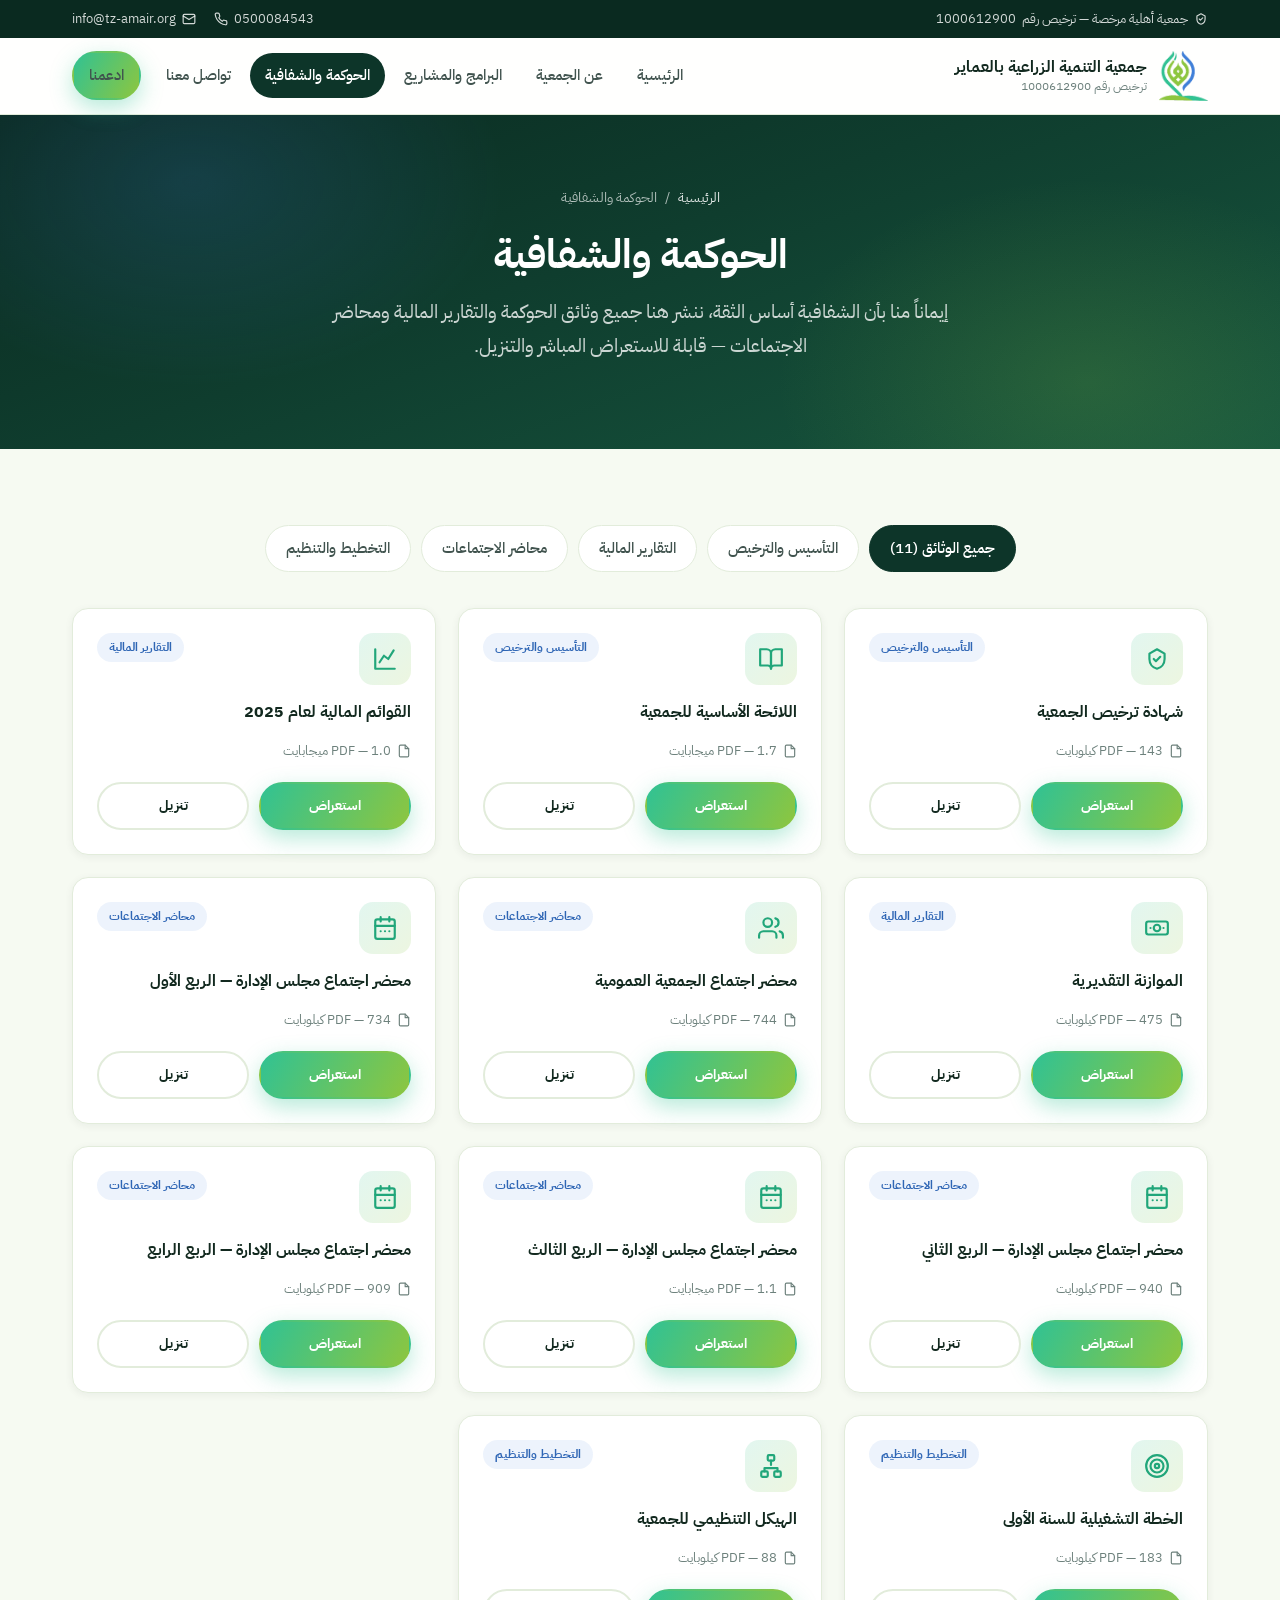
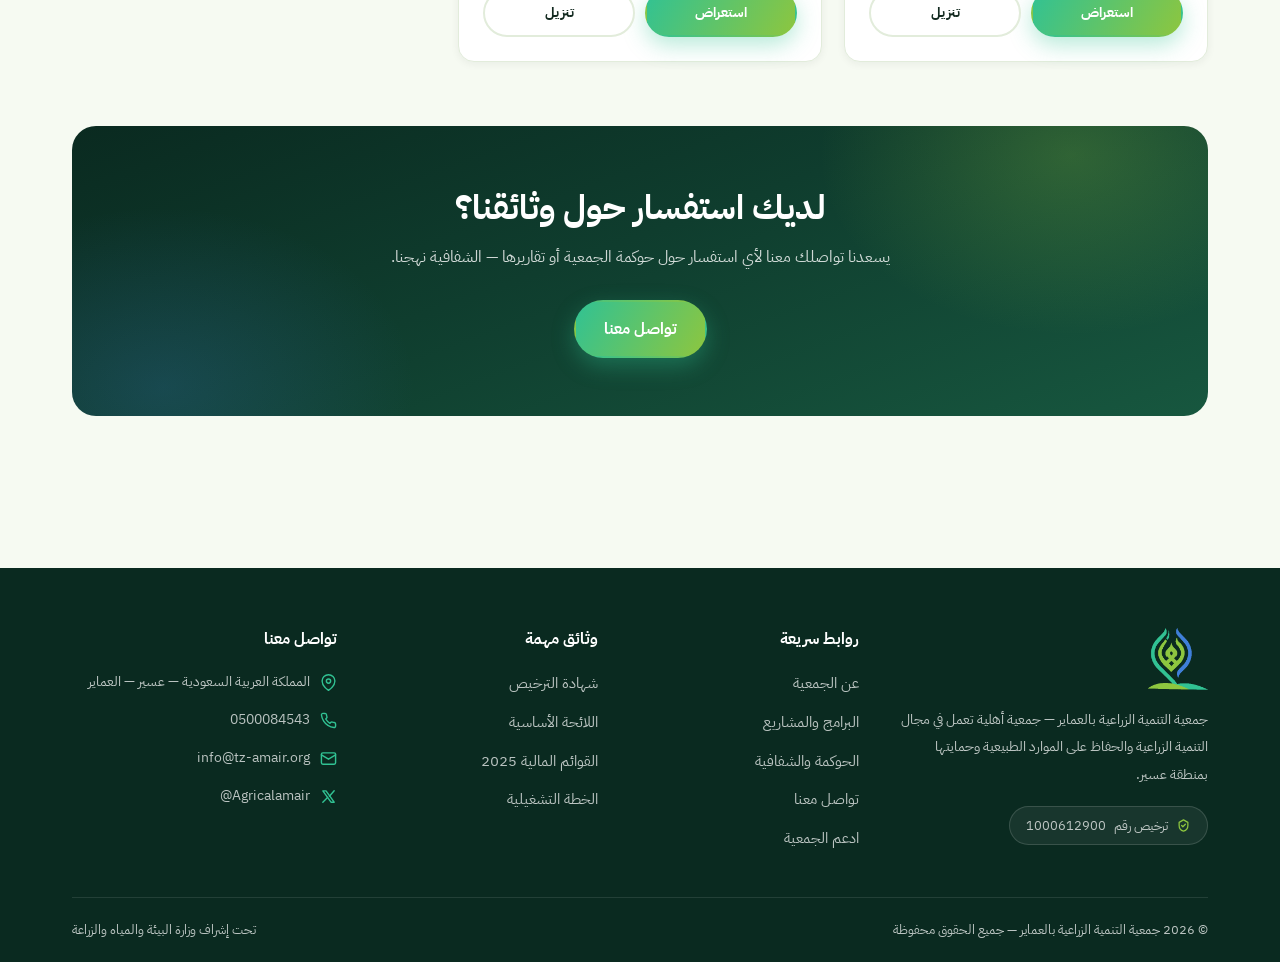
==== governance.html @ ae166983 "إنشاء الموقع الإلكتروني الرسمي لجمعية التنمية الزراعية بالعماير موقع ثابت عربي RTL كامل بهوية الجمعي" ====
<!DOCTYPE html>
<html lang="ar" dir="rtl">
<head>
<meta charset="UTF-8">
<meta name="viewport" content="width=device-width, initial-scale=1.0">
<title>الحوكمة والشفافية | جمعية التنمية الزراعية بالعماير</title>
<meta name="description" content="مكتبة الحوكمة والشفافية لجمعية التنمية الزراعية بالعماير: شهادة الترخيص، اللائحة الأساسية، القوائم المالية، محاضر الاجتماعات، والخطة التشغيلية — جميعها قابلة للاستعراض والتنزيل.">
<meta name="theme-color" content="#0d3529">
<link rel="icon" type="image/png" sizes="32x32" href="assets/img/favicon-32.png">
<link rel="icon" type="image/png" sizes="192x192" href="assets/img/favicon-192.png">
<link rel="apple-touch-icon" href="assets/img/apple-touch-icon.png">
<meta property="og:title" content="الحوكمة والشفافية | جمعية التنمية الزراعية بالعماير">
<meta property="og:description" content="11 وثيقة حوكمة منشورة للشفافية — قابلة للاستعراض المباشر والتنزيل.">
<meta property="og:type" content="website">
<meta property="og:image" content="assets/img/logo-full.png">
<link rel="stylesheet" href="assets/css/style.css">
</head>
<body>
<a class="skip-link" href="#main">تجاوز إلى المحتوى الرئيسي</a>

<div class="topbar">
  <div class="container">
    <span class="topbar__meta">
      <svg viewBox="0 0 24 24" fill="none" stroke="currentColor" stroke-width="2" stroke-linecap="round" stroke-linejoin="round" aria-hidden="true"><path d="M9 12l2 2 4-4"/><path d="M12 3l7 4v5c0 4.5-3 8-7 9-4-1-7-4.5-7-9V7z"/></svg>
      جمعية أهلية مرخصة — ترخيص رقم <bdo dir="ltr">1000612900</bdo>
    </span>
    <div class="topbar__links">
      <a href="tel:+966500084543" dir="ltr"><svg viewBox="0 0 24 24" fill="none" stroke="currentColor" stroke-width="2" stroke-linecap="round" stroke-linejoin="round" aria-hidden="true"><path d="M22 16.92v3a2 2 0 0 1-2.18 2 19.79 19.79 0 0 1-8.63-3.07 19.5 19.5 0 0 1-6-6A19.79 19.79 0 0 1 2.08 4.18 2 2 0 0 1 4.06 2h3a2 2 0 0 1 2 1.72c.13.96.36 1.9.7 2.81a2 2 0 0 1-.45 2.11L8.09 9.91a16 16 0 0 0 6 6l1.27-1.27a2 2 0 0 1 2.11-.45c.91.34 1.85.57 2.81.7A2 2 0 0 1 22 16.92z"/></svg><span class="txt">0500084543</span></a>
      <a href="mailto:info@tz-amair.org"><svg viewBox="0 0 24 24" fill="none" stroke="currentColor" stroke-width="2" stroke-linecap="round" stroke-linejoin="round" aria-hidden="true"><rect x="2" y="4" width="20" height="16" rx="2"/><path d="m22 7-10 6L2 7"/></svg><span class="txt">info@tz-amair.org</span></a>
    </div>
  </div>
</div>

<header class="nav">
  <div class="container">
    <a class="brand" href="index.html">
      <img src="assets/img/logo-mark.png" alt="شعار جمعية التنمية الزراعية بالعماير">
      <span class="brand__txt">
        <span class="brand__name">جمعية التنمية الزراعية بالعماير</span>
        <span class="brand__lic">ترخيص رقم <bdo dir="ltr">1000612900</bdo></span>
      </span>
    </a>
    <nav class="nav__links" id="nav-links" aria-label="التنقل الرئيسي">
      <a href="index.html">الرئيسية</a>
      <a href="about.html">عن الجمعية</a>
      <a href="programs.html">البرامج والمشاريع</a>
      <a href="governance.html">الحوكمة والشفافية</a>
      <a href="contact.html">تواصل معنا</a>
      <a href="contact.html#donate" class="btn btn--primary btn--sm nav__cta">ادعمنا</a>
    </nav>
    <button class="nav__burger" aria-label="فتح القائمة" aria-expanded="false" aria-controls="nav-links">
      <svg viewBox="0 0 24 24" fill="none" stroke-width="2" stroke-linecap="round" aria-hidden="true"><path d="M3 6h18M3 12h18M3 18h18"/></svg>
    </button>
  </div>
</header>

<main id="main">
  <section class="page-hero">
    <div class="container">
      <nav class="breadcrumbs" aria-label="مسار التنقل"><a href="index.html">الرئيسية</a><span>/</span><span>الحوكمة والشفافية</span></nav>
      <h1>الحوكمة والشفافية</h1>
      <p>إيماناً منا بأن الشفافية أساس الثقة، ننشر هنا جميع وثائق الحوكمة والتقارير المالية ومحاضر الاجتماعات — قابلة للاستعراض المباشر والتنزيل.</p>
    </div>
  </section>

  <section class="section">
    <div class="container">
      <div class="filter-tabs reveal" role="tablist" aria-label="تصنيفات الوثائق">
        <button class="filter-tab is-active" data-filter="all">جميع الوثائق (11)</button>
        <button class="filter-tab" data-filter="founding">التأسيس والترخيص</button>
        <button class="filter-tab" data-filter="financial">التقارير المالية</button>
        <button class="filter-tab" data-filter="minutes">محاضر الاجتماعات</button>
        <button class="filter-tab" data-filter="planning">التخطيط والتنظيم</button>
      </div>

      <div class="doc-grid">
        <!-- التأسيس والترخيص -->
        <article class="doc-card reveal" data-category="founding">
          <div class="doc-card__top">
            <span class="doc-card__icon"><svg viewBox="0 0 24 24" fill="none" stroke="currentColor" stroke-width="2" stroke-linecap="round" stroke-linejoin="round" aria-hidden="true"><path d="M12 3l7 4v5c0 4.5-3 8-7 9-4-1-7-4.5-7-9V7z"/><path d="M9 12l2 2 4-4"/></svg></span>
            <span class="doc-card__cat">التأسيس والترخيص</span>
          </div>
          <h3>شهادة ترخيص الجمعية</h3>
          <span class="doc-card__size"><svg viewBox="0 0 24 24" fill="none" stroke="currentColor" stroke-width="2" stroke-linecap="round" stroke-linejoin="round" aria-hidden="true"><path d="M14 2H6a2 2 0 0 0-2 2v16a2 2 0 0 0 2 2h12a2 2 0 0 0 2-2V8z"/><path d="M14 2v6h6"/></svg>PDF — 143 كيلوبايت</span>
          <div class="doc-card__actions">
            <button class="btn btn--primary btn--sm" data-pdf="documents/license-certificate.pdf" data-pdf-title="شهادة ترخيص الجمعية">استعراض</button>
            <a class="btn btn--outline btn--sm" href="documents/license-certificate.pdf" download>تنزيل</a>
          </div>
        </article>

        <article class="doc-card reveal" data-category="founding">
          <div class="doc-card__top">
            <span class="doc-card__icon"><svg viewBox="0 0 24 24" fill="none" stroke="currentColor" stroke-width="2" stroke-linecap="round" stroke-linejoin="round" aria-hidden="true"><path d="M2 3h6a4 4 0 0 1 4 4v14a3 3 0 0 0-3-3H2z"/><path d="M22 3h-6a4 4 0 0 0-4 4v14a3 3 0 0 1 3-3h7z"/></svg></span>
            <span class="doc-card__cat">التأسيس والترخيص</span>
          </div>
          <h3>اللائحة الأساسية للجمعية</h3>
          <span class="doc-card__size"><svg viewBox="0 0 24 24" fill="none" stroke="currentColor" stroke-width="2" stroke-linecap="round" stroke-linejoin="round" aria-hidden="true"><path d="M14 2H6a2 2 0 0 0-2 2v16a2 2 0 0 0 2 2h12a2 2 0 0 0 2-2V8z"/><path d="M14 2v6h6"/></svg>PDF — 1.7 ميجابايت</span>
          <div class="doc-card__actions">
            <button class="btn btn--primary btn--sm" data-pdf="documents/bylaws.pdf" data-pdf-title="اللائحة الأساسية للجمعية">استعراض</button>
            <a class="btn btn--outline btn--sm" href="documents/bylaws.pdf" download>تنزيل</a>
          </div>
        </article>

        <!-- التقارير المالية -->
        <article class="doc-card reveal" data-category="financial">
          <div class="doc-card__top">
            <span class="doc-card__icon"><svg viewBox="0 0 24 24" fill="none" stroke="currentColor" stroke-width="2" stroke-linecap="round" stroke-linejoin="round" aria-hidden="true"><path d="M3 3v18h18"/><path d="M7 15l4-6 4 3 5-8"/></svg></span>
            <span class="doc-card__cat">التقارير المالية</span>
          </div>
          <h3>القوائم المالية لعام 2025</h3>
          <span class="doc-card__size"><svg viewBox="0 0 24 24" fill="none" stroke="currentColor" stroke-width="2" stroke-linecap="round" stroke-linejoin="round" aria-hidden="true"><path d="M14 2H6a2 2 0 0 0-2 2v16a2 2 0 0 0 2 2h12a2 2 0 0 0 2-2V8z"/><path d="M14 2v6h6"/></svg>PDF — 1.0 ميجابايت</span>
          <div class="doc-card__actions">
            <button class="btn btn--primary btn--sm" data-pdf="documents/financial-statements-2025.pdf" data-pdf-title="القوائم المالية لعام 2025">استعراض</button>
            <a class="btn btn--outline btn--sm" href="documents/financial-statements-2025.pdf" download>تنزيل</a>
          </div>
        </article>

        <article class="doc-card reveal" data-category="financial">
          <div class="doc-card__top">
            <span class="doc-card__icon"><svg viewBox="0 0 24 24" fill="none" stroke="currentColor" stroke-width="2" stroke-linecap="round" stroke-linejoin="round" aria-hidden="true"><rect x="2" y="6" width="20" height="12" rx="2"/><circle cx="12" cy="12" r="3"/><path d="M6 12h.01M18 12h.01"/></svg></span>
            <span class="doc-card__cat">التقارير المالية</span>
          </div>
          <h3>الموازنة التقديرية</h3>
          <span class="doc-card__size"><svg viewBox="0 0 24 24" fill="none" stroke="currentColor" stroke-width="2" stroke-linecap="round" stroke-linejoin="round" aria-hidden="true"><path d="M14 2H6a2 2 0 0 0-2 2v16a2 2 0 0 0 2 2h12a2 2 0 0 0 2-2V8z"/><path d="M14 2v6h6"/></svg>PDF — 475 كيلوبايت</span>
          <div class="doc-card__actions">
            <button class="btn btn--primary btn--sm" data-pdf="documents/estimated-budget.pdf" data-pdf-title="الموازنة التقديرية">استعراض</button>
            <a class="btn btn--outline btn--sm" href="documents/estimated-budget.pdf" download>تنزيل</a>
          </div>
        </article>

        <!-- محاضر الاجتماعات -->
        <article class="doc-card reveal" data-category="minutes">
          <div class="doc-card__top">
            <span class="doc-card__icon"><svg viewBox="0 0 24 24" fill="none" stroke="currentColor" stroke-width="2" stroke-linecap="round" stroke-linejoin="round" aria-hidden="true"><path d="M17 21v-2a4 4 0 0 0-4-4H5a4 4 0 0 0-4 4v2"/><circle cx="9" cy="7" r="4"/><path d="M23 21v-2a4 4 0 0 0-3-3.87"/><path d="M16 3.13a4 4 0 0 1 0 7.75"/></svg></span>
            <span class="doc-card__cat">محاضر الاجتماعات</span>
          </div>
          <h3>محضر اجتماع الجمعية العمومية</h3>
          <span class="doc-card__size"><svg viewBox="0 0 24 24" fill="none" stroke="currentColor" stroke-width="2" stroke-linecap="round" stroke-linejoin="round" aria-hidden="true"><path d="M14 2H6a2 2 0 0 0-2 2v16a2 2 0 0 0 2 2h12a2 2 0 0 0 2-2V8z"/><path d="M14 2v6h6"/></svg>PDF — 744 كيلوبايت</span>
          <div class="doc-card__actions">
            <button class="btn btn--primary btn--sm" data-pdf="documents/general-assembly-minutes.pdf" data-pdf-title="محضر اجتماع الجمعية العمومية">استعراض</button>
            <a class="btn btn--outline btn--sm" href="documents/general-assembly-minutes.pdf" download>تنزيل</a>
          </div>
        </article>

        <article class="doc-card reveal" data-category="minutes">
          <div class="doc-card__top">
            <span class="doc-card__icon"><svg viewBox="0 0 24 24" fill="none" stroke="currentColor" stroke-width="2" stroke-linecap="round" stroke-linejoin="round" aria-hidden="true"><rect x="3" y="4" width="18" height="18" rx="2"/><path d="M16 2v4M8 2v4M3 10h18"/><path d="M8 15h.01M12 15h.01M16 15h.01"/></svg></span>
            <span class="doc-card__cat">محاضر الاجتماعات</span>
          </div>
          <h3>محضر اجتماع مجلس الإدارة — الربع الأول</h3>
          <span class="doc-card__size"><svg viewBox="0 0 24 24" fill="none" stroke="currentColor" stroke-width="2" stroke-linecap="round" stroke-linejoin="round" aria-hidden="true"><path d="M14 2H6a2 2 0 0 0-2 2v16a2 2 0 0 0 2 2h12a2 2 0 0 0 2-2V8z"/><path d="M14 2v6h6"/></svg>PDF — 734 كيلوبايت</span>
          <div class="doc-card__actions">
            <button class="btn btn--primary btn--sm" data-pdf="documents/board-minutes-q1.pdf" data-pdf-title="محضر اجتماع مجلس الإدارة — الربع الأول">استعراض</button>
            <a class="btn btn--outline btn--sm" href="documents/board-minutes-q1.pdf" download>تنزيل</a>
          </div>
        </article>

        <article class="doc-card reveal" data-category="minutes">
          <div class="doc-card__top">
            <span class="doc-card__icon"><svg viewBox="0 0 24 24" fill="none" stroke="currentColor" stroke-width="2" stroke-linecap="round" stroke-linejoin="round" aria-hidden="true"><rect x="3" y="4" width="18" height="18" rx="2"/><path d="M16 2v4M8 2v4M3 10h18"/><path d="M8 15h.01M12 15h.01M16 15h.01"/></svg></span>
            <span class="doc-card__cat">محاضر الاجتماعات</span>
          </div>
          <h3>محضر اجتماع مجلس الإدارة — الربع الثاني</h3>
          <span class="doc-card__size"><svg viewBox="0 0 24 24" fill="none" stroke="currentColor" stroke-width="2" stroke-linecap="round" stroke-linejoin="round" aria-hidden="true"><path d="M14 2H6a2 2 0 0 0-2 2v16a2 2 0 0 0 2 2h12a2 2 0 0 0 2-2V8z"/><path d="M14 2v6h6"/></svg>PDF — 940 كيلوبايت</span>
          <div class="doc-card__actions">
            <button class="btn btn--primary btn--sm" data-pdf="documents/board-minutes-q2.pdf" data-pdf-title="محضر اجتماع مجلس الإدارة — الربع الثاني">استعراض</button>
            <a class="btn btn--outline btn--sm" href="documents/board-minutes-q2.pdf" download>تنزيل</a>
          </div>
        </article>

        <article class="doc-card reveal" data-category="minutes">
          <div class="doc-card__top">
            <span class="doc-card__icon"><svg viewBox="0 0 24 24" fill="none" stroke="currentColor" stroke-width="2" stroke-linecap="round" stroke-linejoin="round" aria-hidden="true"><rect x="3" y="4" width="18" height="18" rx="2"/><path d="M16 2v4M8 2v4M3 10h18"/><path d="M8 15h.01M12 15h.01M16 15h.01"/></svg></span>
            <span class="doc-card__cat">محاضر الاجتماعات</span>
          </div>
          <h3>محضر اجتماع مجلس الإدارة — الربع الثالث</h3>
          <span class="doc-card__size"><svg viewBox="0 0 24 24" fill="none" stroke="currentColor" stroke-width="2" stroke-linecap="round" stroke-linejoin="round" aria-hidden="true"><path d="M14 2H6a2 2 0 0 0-2 2v16a2 2 0 0 0 2 2h12a2 2 0 0 0 2-2V8z"/><path d="M14 2v6h6"/></svg>PDF — 1.1 ميجابايت</span>
          <div class="doc-card__actions">
            <button class="btn btn--primary btn--sm" data-pdf="documents/board-minutes-q3.pdf" data-pdf-title="محضر اجتماع مجلس الإدارة — الربع الثالث">استعراض</button>
            <a class="btn btn--outline btn--sm" href="documents/board-minutes-q3.pdf" download>تنزيل</a>
          </div>
        </article>

        <article class="doc-card reveal" data-category="minutes">
          <div class="doc-card__top">
            <span class="doc-card__icon"><svg viewBox="0 0 24 24" fill="none" stroke="currentColor" stroke-width="2" stroke-linecap="round" stroke-linejoin="round" aria-hidden="true"><rect x="3" y="4" width="18" height="18" rx="2"/><path d="M16 2v4M8 2v4M3 10h18"/><path d="M8 15h.01M12 15h.01M16 15h.01"/></svg></span>
            <span class="doc-card__cat">محاضر الاجتماعات</span>
          </div>
          <h3>محضر اجتماع مجلس الإدارة — الربع الرابع</h3>
          <span class="doc-card__size"><svg viewBox="0 0 24 24" fill="none" stroke="currentColor" stroke-width="2" stroke-linecap="round" stroke-linejoin="round" aria-hidden="true"><path d="M14 2H6a2 2 0 0 0-2 2v16a2 2 0 0 0 2 2h12a2 2 0 0 0 2-2V8z"/><path d="M14 2v6h6"/></svg>PDF — 909 كيلوبايت</span>
          <div class="doc-card__actions">
            <button class="btn btn--primary btn--sm" data-pdf="documents/board-minutes-q4.pdf" data-pdf-title="محضر اجتماع مجلس الإدارة — الربع الرابع">استعراض</button>
            <a class="btn btn--outline btn--sm" href="documents/board-minutes-q4.pdf" download>تنزيل</a>
          </div>
        </article>

        <!-- التخطيط والتنظيم -->
        <article class="doc-card reveal" data-category="planning">
          <div class="doc-card__top">
            <span class="doc-card__icon"><svg viewBox="0 0 24 24" fill="none" stroke="currentColor" stroke-width="2" stroke-linecap="round" stroke-linejoin="round" aria-hidden="true"><circle cx="12" cy="12" r="10"/><circle cx="12" cy="12" r="6"/><circle cx="12" cy="12" r="2"/></svg></span>
            <span class="doc-card__cat">التخطيط والتنظيم</span>
          </div>
          <h3>الخطة التشغيلية للسنة الأولى</h3>
          <span class="doc-card__size"><svg viewBox="0 0 24 24" fill="none" stroke="currentColor" stroke-width="2" stroke-linecap="round" stroke-linejoin="round" aria-hidden="true"><path d="M14 2H6a2 2 0 0 0-2 2v16a2 2 0 0 0 2 2h12a2 2 0 0 0 2-2V8z"/><path d="M14 2v6h6"/></svg>PDF — 183 كيلوبايت</span>
          <div class="doc-card__actions">
            <button class="btn btn--primary btn--sm" data-pdf="documents/operational-plan.pdf" data-pdf-title="الخطة التشغيلية للسنة الأولى">استعراض</button>
            <a class="btn btn--outline btn--sm" href="documents/operational-plan.pdf" download>تنزيل</a>
          </div>
        </article>

        <article class="doc-card reveal" data-category="planning">
          <div class="doc-card__top">
            <span class="doc-card__icon"><svg viewBox="0 0 24 24" fill="none" stroke="currentColor" stroke-width="2" stroke-linecap="round" stroke-linejoin="round" aria-hidden="true"><rect x="9" y="2" width="6" height="5" rx="1"/><rect x="3" y="17" width="6" height="5" rx="1"/><rect x="15" y="17" width="6" height="5" rx="1"/><path d="M12 7v4M6 17v-3h12v3"/></svg></span>
            <span class="doc-card__cat">التخطيط والتنظيم</span>
          </div>
          <h3>الهيكل التنظيمي للجمعية</h3>
          <span class="doc-card__size"><svg viewBox="0 0 24 24" fill="none" stroke="currentColor" stroke-width="2" stroke-linecap="round" stroke-linejoin="round" aria-hidden="true"><path d="M14 2H6a2 2 0 0 0-2 2v16a2 2 0 0 0 2 2h12a2 2 0 0 0 2-2V8z"/><path d="M14 2v6h6"/></svg>PDF — 88 كيلوبايت</span>
          <div class="doc-card__actions">
            <button class="btn btn--primary btn--sm" data-pdf="documents/org-structure.pdf" data-pdf-title="الهيكل التنظيمي للجمعية">استعراض</button>
            <a class="btn btn--outline btn--sm" href="documents/org-structure.pdf" download>تنزيل</a>
          </div>
        </article>
      </div>

      <div class="reveal" style="margin-top:64px;">
        <div class="cta-band">
          <h2>لديك استفسار حول وثائقنا؟</h2>
          <p>يسعدنا تواصلك معنا لأي استفسار حول حوكمة الجمعية أو تقاريرها — الشفافية نهجنا.</p>
          <div class="btn-row">
            <a href="contact.html" class="btn btn--primary">تواصل معنا</a>
          </div>
        </div>
      </div>
    </div>
  </section>
</main>

<footer class="footer">
  <div class="container">
    <div class="footer__main">
      <div class="footer__brand">
        <img src="assets/img/logo-mark.png" alt="شعار الجمعية">
        <p>جمعية التنمية الزراعية بالعماير — جمعية أهلية تعمل في مجال التنمية الزراعية والحفاظ على الموارد الطبيعية وحمايتها بمنطقة عسير.</p>
        <span class="footer__lic">
          <svg viewBox="0 0 24 24" fill="none" stroke="currentColor" stroke-width="2" stroke-linecap="round" stroke-linejoin="round" aria-hidden="true"><path d="M12 3l7 4v5c0 4.5-3 8-7 9-4-1-7-4.5-7-9V7z"/><path d="M9 12l2 2 4-4"/></svg>
          ترخيص رقم <bdo dir="ltr">1000612900</bdo>
        </span>
      </div>
      <div>
        <h4>روابط سريعة</h4>
        <ul class="footer__links">
          <li><a href="about.html">عن الجمعية</a></li>
          <li><a href="programs.html">البرامج والمشاريع</a></li>
          <li><a href="governance.html">الحوكمة والشفافية</a></li>
          <li><a href="contact.html">تواصل معنا</a></li>
          <li><a href="contact.html#donate">ادعم الجمعية</a></li>
        </ul>
      </div>
      <div>
        <h4>وثائق مهمة</h4>
        <ul class="footer__links">
          <li><a href="documents/license-certificate.pdf" download>شهادة الترخيص</a></li>
          <li><a href="documents/bylaws.pdf" download>اللائحة الأساسية</a></li>
          <li><a href="documents/financial-statements-2025.pdf" download>القوائم المالية 2025</a></li>
          <li><a href="documents/operational-plan.pdf" download>الخطة التشغيلية</a></li>
        </ul>
      </div>
      <div>
        <h4>تواصل معنا</h4>
        <ul class="footer__contact">
          <li><svg viewBox="0 0 24 24" fill="none" stroke="currentColor" stroke-width="2" stroke-linecap="round" stroke-linejoin="round" aria-hidden="true"><path d="M21 10c0 7-9 13-9 13S3 17 3 10a9 9 0 0 1 18 0z"/><circle cx="12" cy="10" r="3"/></svg><span>المملكة العربية السعودية — عسير — العماير</span></li>
          <li><svg viewBox="0 0 24 24" fill="none" stroke="currentColor" stroke-width="2" stroke-linecap="round" stroke-linejoin="round" aria-hidden="true"><path d="M22 16.92v3a2 2 0 0 1-2.18 2 19.79 19.79 0 0 1-8.63-3.07 19.5 19.5 0 0 1-6-6A19.79 19.79 0 0 1 2.08 4.18 2 2 0 0 1 4.06 2h3a2 2 0 0 1 2 1.72c.13.96.36 1.9.7 2.81a2 2 0 0 1-.45 2.11L8.09 9.91a16 16 0 0 0 6 6l1.27-1.27a2 2 0 0 1 2.11-.45c.91.34 1.85.57 2.81.7A2 2 0 0 1 22 16.92z"/></svg><a href="tel:+966500084543">0500084543</a></li>
          <li><svg viewBox="0 0 24 24" fill="none" stroke="currentColor" stroke-width="2" stroke-linecap="round" stroke-linejoin="round" aria-hidden="true"><rect x="2" y="4" width="20" height="16" rx="2"/><path d="m22 7-10 6L2 7"/></svg><a href="mailto:info@tz-amair.org">info@tz-amair.org</a></li>
          <li><svg viewBox="0 0 24 24" fill="none" stroke="currentColor" stroke-width="2" stroke-linecap="round" stroke-linejoin="round" aria-hidden="true"><path d="M4 4l11.5 16h4.5L8.5 4z"/><path d="M20 4l-6.7 7.7M10.6 13.5L4 20"/></svg><a href="https://x.com/Agricalamair" target="_blank" rel="noopener">@Agricalamair</a></li>
        </ul>
      </div>
    </div>
    <div class="footer__bottom">
      <span>© <span data-year>2026</span> جمعية التنمية الزراعية بالعماير — جميع الحقوق محفوظة</span>
      <span>تحت إشراف وزارة البيئة والمياه والزراعة</span>
    </div>
  </div>
</footer>

<div class="pdf-modal" id="pdf-modal" role="dialog" aria-modal="true" aria-label="استعراض المستند">
  <div class="pdf-modal__backdrop"></div>
  <div class="pdf-modal__box">
    <div class="pdf-modal__head">
      <span class="pdf-modal__title">استعراض المستند</span>
      <a class="btn btn--outline btn--sm" data-modal-newtab href="#" target="_blank" rel="noopener">فتح في تبويب</a>
      <a class="btn btn--primary btn--sm" data-modal-download href="#" download>تنزيل</a>
      <button class="pdf-modal__close" aria-label="إغلاق">
        <svg viewBox="0 0 24 24" fill="none" stroke="currentColor" stroke-width="2" stroke-linecap="round" aria-hidden="true"><path d="M18 6 6 18M6 6l12 12"/></svg>
      </button>
    </div>
    <iframe class="pdf-modal__frame" src="about:blank" title="معاينة المستند"></iframe>
    <div class="pdf-modal__fallback">إذا لم تظهر المعاينة على جهازك، استخدم زر «تنزيل» أو «فتح في تبويب».</div>
  </div>
</div>

<script src="assets/js/main.js"></script>
</body>
</html>
---- assets/css/style.css ----
/* =====================================================
   جمعية التنمية الزراعية بالعماير — نظام التصميم
   Agricultural Development Association in Al-Amayer
   ===================================================== */

/* ---------- الخطوط ---------- */
@font-face {
  font-family: 'IBM Plex Sans Arabic';
  font-style: normal;
  font-weight: 400;
  font-display: swap;
  src: url('../fonts/plex-arabic-400-arabic.woff2') format('woff2');
  unicode-range: U+0600-06FF, U+0750-077F, U+0870-088E, U+0890-0891, U+0898-08E1, U+08E3-08FF, U+200C-200E, U+2010-2011, U+204F, U+2E41, U+FB50-FDFF, U+FE70-FE74, U+FE76-FEFC;
}
@font-face {
  font-family: 'IBM Plex Sans Arabic';
  font-style: normal;
  font-weight: 400;
  font-display: swap;
  src: url('../fonts/plex-arabic-400-latin.woff2') format('woff2');
  unicode-range: U+0000-00FF, U+0131, U+0152-0153, U+02BB-02BC, U+02C6, U+02DA, U+02DC, U+2000-206F, U+2074, U+20AC, U+2122, U+2191, U+2193, U+2212, U+2215, U+FEFF, U+FFFD;
}
@font-face {
  font-family: 'IBM Plex Sans Arabic';
  font-style: normal;
  font-weight: 500;
  font-display: swap;
  src: url('../fonts/plex-arabic-500-arabic.woff2') format('woff2');
  unicode-range: U+0600-06FF, U+0750-077F, U+0870-088E, U+0890-0891, U+0898-08E1, U+08E3-08FF, U+200C-200E, U+2010-2011, U+204F, U+2E41, U+FB50-FDFF, U+FE70-FE74, U+FE76-FEFC;
}
@font-face {
  font-family: 'IBM Plex Sans Arabic';
  font-style: normal;
  font-weight: 500;
  font-display: swap;
  src: url('../fonts/plex-arabic-500-latin.woff2') format('woff2');
  unicode-range: U+0000-00FF, U+0131, U+0152-0153, U+02BB-02BC, U+02C6, U+02DA, U+02DC, U+2000-206F, U+2074, U+20AC, U+2122, U+2191, U+2193, U+2212, U+2215, U+FEFF, U+FFFD;
}
@font-face {
  font-family: 'IBM Plex Sans Arabic';
  font-style: normal;
  font-weight: 700;
  font-display: swap;
  src: url('../fonts/plex-arabic-700-arabic.woff2') format('woff2');
  unicode-range: U+0600-06FF, U+0750-077F, U+0870-088E, U+0890-0891, U+0898-08E1, U+08E3-08FF, U+200C-200E, U+2010-2011, U+204F, U+2E41, U+FB50-FDFF, U+FE70-FE74, U+FE76-FEFC;
}
@font-face {
  font-family: 'IBM Plex Sans Arabic';
  font-style: normal;
  font-weight: 700;
  font-display: swap;
  src: url('../fonts/plex-arabic-700-latin.woff2') format('woff2');
  unicode-range: U+0000-00FF, U+0131, U+0152-0153, U+02BB-02BC, U+02C6, U+02DA, U+02DC, U+2000-206F, U+2074, U+20AC, U+2122, U+2191, U+2193, U+2212, U+2215, U+FEFF, U+FFFD;
}

/* ---------- المتغيرات ---------- */
:root {
  /* ألوان الهوية من الشعار */
  --green: #8dc63f;
  --green-600: #74ad2b;
  --green-700: #5c9020;
  --teal: #31c293;
  --teal-600: #21a67a;
  --blue: #3f7fd9;
  --blue-600: #2f66b5;

  --ink: #12291f;
  --body-c: #40534e;
  --muted: #6d817c;
  --paper: #f6faf2;
  --card: #ffffff;
  --line: #e2ecdb;
  --deep: #0d3529;
  --deep-2: #0a2a20;
  --deep-3: #145741;

  --grad-brand: linear-gradient(120deg, var(--teal) 0%, var(--green) 100%);
  --grad-hero: linear-gradient(160deg, #0a2a20 0%, #0f3d2e 45%, #17573f 100%);

  --radius-s: 10px;
  --radius: 16px;
  --radius-l: 24px;
  --shadow-s: 0 2px 8px rgba(18, 41, 31, 0.06);
  --shadow: 0 10px 30px rgba(18, 41, 31, 0.10);
  --shadow-l: 0 24px 60px rgba(18, 41, 31, 0.16);

  --container: 1180px;
  --nav-h: 76px;

  --fz-hero: clamp(1.9rem, 4.2vw, 3.15rem);
  --fz-h2: clamp(1.5rem, 2.8vw, 2.1rem);
  --fz-h3: 1.22rem;
  --fz-lead: clamp(1rem, 1.6vw, 1.17rem);
}

/* ---------- أساسيات ---------- */
*, *::before, *::after { box-sizing: border-box; margin: 0; padding: 0; }

html { scroll-behavior: smooth; }

body {
  font-family: 'IBM Plex Sans Arabic', 'Segoe UI', Tahoma, sans-serif;
  background: var(--paper);
  color: var(--body-c);
  line-height: 1.8;
  text-rendering: optimizeLegibility;
  -webkit-font-smoothing: antialiased;
  overflow-x: hidden;
}

img { max-width: 100%; display: block; }
a { color: var(--teal-600); text-decoration: none; }
a:hover { color: var(--green-600); }
ul { list-style: none; }

h1, h2, h3, h4 { color: var(--ink); font-weight: 700; line-height: 1.45; }

.container { max-width: var(--container); margin-inline: auto; padding-inline: 22px; }

.section { padding-block: 76px; }
.section--alt { background: #fff; border-block: 1px solid var(--line); }
.section--deep { background: var(--grad-hero); }

:focus-visible { outline: 3px solid var(--teal); outline-offset: 2px; border-radius: 4px; }

.skip-link {
  position: absolute; top: -60px; inset-inline-start: 16px;
  background: var(--deep); color: #fff; padding: 10px 18px;
  border-radius: 0 0 10px 10px; z-index: 300; transition: top .2s;
}
.skip-link:focus { top: 0; color: #fff; }

/* ---------- ترويسة الأقسام ---------- */
.sec-head { max-width: 720px; margin-bottom: 44px; }
.sec-head--center { margin-inline: auto; text-align: center; }
.eyebrow {
  display: inline-flex; align-items: center; gap: 8px;
  font-size: .86rem; font-weight: 700; color: var(--teal-600);
  background: rgba(49, 194, 147, .12);
  padding: 6px 14px; border-radius: 100px; margin-bottom: 14px;
}
.eyebrow::before {
  content: ''; width: 7px; height: 7px; border-radius: 50%;
  background: var(--green);
}
.sec-head h2 { font-size: var(--fz-h2); margin-bottom: 12px; }
.sec-head p { font-size: var(--fz-lead); color: var(--muted); }
.section--deep .sec-head h2 { color: #fff; }
.section--deep .sec-head p { color: rgba(255,255,255,.75); }
.section--deep .eyebrow { background: rgba(141,198,63,.18); color: var(--green); }

/* ---------- الأزرار ---------- */
.btn {
  display: inline-flex; align-items: center; justify-content: center; gap: 10px;
  font: inherit; font-weight: 700; font-size: .98rem;
  padding: 13px 28px; border-radius: 100px; border: 2px solid transparent;
  cursor: pointer; transition: transform .18s ease, box-shadow .18s ease, background .18s ease, color .18s ease;
  white-space: nowrap;
}
.btn svg { width: 19px; height: 19px; flex-shrink: 0; }
.btn:hover { transform: translateY(-2px); }
.btn:active { transform: translateY(0); }

.btn--primary { background: var(--grad-brand); color: #fff; box-shadow: 0 8px 22px rgba(49,194,147,.35); }
.btn--primary:hover { color: #fff; box-shadow: 0 12px 28px rgba(49,194,147,.45); }

.btn--dark { background: var(--deep); color: #fff; }
.btn--dark:hover { background: var(--deep-3); color: #fff; }

.btn--ghost { border-color: rgba(255,255,255,.45); color: #fff; background: rgba(255,255,255,.06); }
.btn--ghost:hover { background: rgba(255,255,255,.14); border-color: #fff; color: #fff; }

.btn--outline { border-color: var(--line); color: var(--ink); background: #fff; }
.btn--outline:hover { border-color: var(--teal); color: var(--teal-600); }

.btn--sm { padding: 9px 18px; font-size: .9rem; }
.btn--sm svg { width: 16px; height: 16px; }

/* ---------- شريط التنقل ---------- */
.topbar {
  background: var(--deep-2); color: rgba(255,255,255,.82);
  font-size: .82rem; padding-block: 7px;
}
.topbar .container { display: flex; justify-content: space-between; align-items: center; gap: 12px; flex-wrap: wrap; }
.topbar a { color: rgba(255,255,255,.82); display: inline-flex; align-items: center; gap: 6px; }
.topbar a:hover { color: var(--green); }
.topbar svg { width: 14px; height: 14px; }
.topbar__meta { display: inline-flex; align-items: center; gap: 6px; }
.topbar__links { display: flex; gap: 18px; align-items: center; }

.nav {
  position: sticky; top: 0; z-index: 200;
  background: rgba(255,255,255,.92);
  backdrop-filter: blur(14px); -webkit-backdrop-filter: blur(14px);
  border-bottom: 1px solid var(--line);
  transition: box-shadow .25s ease;
}
.nav.is-scrolled { box-shadow: var(--shadow-s); }
.nav .container { display: flex; align-items: center; gap: 22px; height: var(--nav-h); }

.brand { display: flex; align-items: center; gap: 12px; margin-inline-end: auto; }
.brand img { height: 50px; width: auto; }
.brand__txt { line-height: 1.45; }
.brand__name { font-weight: 700; color: var(--ink); font-size: .98rem; display: block; }
.brand__lic { font-size: .72rem; color: var(--muted); display: block; }

.nav__links { display: flex; align-items: center; gap: 4px; }
.nav__links a {
  padding: 9px 15px; border-radius: 100px;
  color: var(--body-c); font-weight: 500; font-size: .95rem;
  transition: background .18s, color .18s;
}
.nav__links a:hover { background: rgba(49,194,147,.1); color: var(--teal-600); }
.nav__links a.is-active { background: var(--deep); color: #fff; }
.nav__cta { margin-inline-start: 6px; }

.nav__burger {
  display: none; background: none; border: 0; cursor: pointer;
  width: 46px; height: 46px; border-radius: 12px; align-items: center; justify-content: center;
}
.nav__burger:hover { background: rgba(49,194,147,.1); }
.nav__burger svg { width: 26px; height: 26px; stroke: var(--ink); }

/* ---------- الواجهة الرئيسية ---------- */
.hero {
  position: relative; overflow: hidden;
  background: var(--grad-hero); color: #fff;
}
.hero::before {
  content: ''; position: absolute; inset: 0; pointer-events: none;
  background:
    radial-gradient(620px 420px at 12% 10%, rgba(63,127,217,.20), transparent 65%),
    radial-gradient(700px 480px at 88% 88%, rgba(141,198,63,.18), transparent 65%),
    radial-gradient(520px 380px at 78% 8%, rgba(49,194,147,.22), transparent 60%);
}
.hero__pattern {
  position: absolute; inset: 0; opacity: .05; pointer-events: none;
  background-image: url("data:image/svg+xml,%3Csvg xmlns='http://www.w3.org/2000/svg' width='84' height='84' viewBox='0 0 84 84'%3E%3Cpath d='M42 12c8 10 12 18 12 26 0 10-5.4 18-12 18s-12-8-12-18c0-8 4-16 12-26z' fill='none' stroke='%23ffffff' stroke-width='2'/%3E%3C/svg%3E");
}
.hero .container {
  position: relative; display: grid; grid-template-columns: 1.15fr .85fr;
  gap: 48px; align-items: center; padding-block: 96px 150px;
}
.hero__badge {
  display: inline-flex; align-items: center; gap: 9px;
  background: rgba(255,255,255,.1); border: 1px solid rgba(255,255,255,.22);
  padding: 8px 18px; border-radius: 100px; font-size: .88rem; font-weight: 500;
  margin-bottom: 22px;
}
.hero__badge svg { width: 17px; height: 17px; color: var(--green); }
.hero h1 { color: #fff; font-size: var(--fz-hero); line-height: 1.5; margin-bottom: 18px; }
.hero h1 .hl {
  background: linear-gradient(120deg, var(--green), var(--teal));
  -webkit-background-clip: text; background-clip: text; color: transparent;
}
.hero__lead { font-size: var(--fz-lead); color: rgba(255,255,255,.82); max-width: 56ch; margin-bottom: 32px; }
.hero__actions { display: flex; gap: 14px; flex-wrap: wrap; }

.hero__art { position: relative; display: flex; justify-content: center; }
.hero__logo-card {
  background: #fff; border-radius: var(--radius-l);
  padding: 44px 52px; box-shadow: var(--shadow-l);
  position: relative; z-index: 1;
}
.hero__logo-card img { width: min(300px, 58vw); height: auto; }
.hero__ring {
  position: absolute; border-radius: 50%; border: 2px dashed rgba(255,255,255,.16);
  animation: spin 60s linear infinite;
}
.hero__ring--1 { width: 430px; height: 430px; }
.hero__ring--2 { width: 560px; height: 560px; border-color: rgba(255,255,255,.08); animation-duration: 90s; animation-direction: reverse; }
@keyframes spin { to { transform: rotate(360deg); } }

.hero__wave { position: absolute; bottom: -1px; inset-inline: 0; pointer-events: none; }
.hero__wave svg { display: block; width: 100%; height: 90px; }

/* ---------- شريط الإحصاءات ---------- */
.stats { margin-top: -78px; position: relative; z-index: 5; }
.stats__grid {
  background: #fff; border-radius: var(--radius-l); box-shadow: var(--shadow);
  display: grid; grid-template-columns: repeat(4, 1fr);
  padding: 34px 20px; border: 1px solid var(--line);
}
.stat { text-align: center; padding-inline: 14px; position: relative; }
.stat + .stat::before {
  content: ''; position: absolute; inset-inline-start: 0; top: 18%;
  height: 64%; width: 1px; background: var(--line);
}
.stat__num {
  font-size: clamp(1.7rem, 3vw, 2.3rem); font-weight: 700; color: var(--ink);
  display: flex; align-items: baseline; justify-content: center; gap: 4px;
}
.stat__num .unit { font-size: .55em; color: var(--teal-600); font-weight: 700; }
.stat__label { color: var(--muted); font-size: .92rem; margin-top: 4px; }

/* ---------- البطاقات العامة ---------- */
.grid { display: grid; gap: 26px; }
.grid--2 { grid-template-columns: repeat(2, 1fr); }
.grid--3 { grid-template-columns: repeat(3, 1fr); }
.grid--4 { grid-template-columns: repeat(4, 1fr); }

.card {
  background: var(--card); border: 1px solid var(--line); border-radius: var(--radius);
  padding: 30px 26px; box-shadow: var(--shadow-s);
  transition: transform .22s ease, box-shadow .22s ease, border-color .22s ease;
}
.card:hover { transform: translateY(-6px); box-shadow: var(--shadow); border-color: rgba(49,194,147,.4); }

.card__icon {
  width: 58px; height: 58px; border-radius: 16px;
  display: flex; align-items: center; justify-content: center; margin-bottom: 18px;
  background: var(--grad-brand); color: #fff;
}
.card__icon svg { width: 28px; height: 28px; }
.card__icon--blue { background: linear-gradient(120deg, var(--blue), var(--teal)); }
.card__icon--green { background: linear-gradient(120deg, var(--green), var(--teal)); }
.card__icon--deep { background: linear-gradient(120deg, var(--deep-3), var(--teal-600)); }
.card h3 { font-size: var(--fz-h3); margin-bottom: 8px; }
.card p { font-size: .95rem; color: var(--muted); }

/* ---------- بطاقات البرامج ---------- */
.program-card { display: flex; flex-direction: column; }
.program-card__meta {
  display: flex; gap: 10px; flex-wrap: wrap; margin-top: 18px; padding-top: 18px;
  border-top: 1px dashed var(--line); margin-top: auto;
}
.chip {
  display: inline-flex; align-items: center; gap: 7px;
  font-size: .82rem; font-weight: 500; color: var(--deep-3);
  background: rgba(49,194,147,.1); border-radius: 100px; padding: 5px 13px;
}
.chip svg { width: 14px; height: 14px; }
.chip--blue { color: var(--blue-600); background: rgba(63,127,217,.1); }
.chip--green { color: var(--green-700); background: rgba(141,198,63,.14); }

/* ---------- قسم القيم / لماذا ---------- */
.value-list { display: grid; gap: 18px; }
.value-item { display: flex; gap: 16px; align-items: flex-start; }
.value-item__dot {
  flex-shrink: 0; width: 46px; height: 46px; border-radius: 13px;
  background: rgba(141,198,63,.15); color: var(--green-700);
  display: flex; align-items: center; justify-content: center;
}
.value-item__dot svg { width: 23px; height: 23px; }
.value-item h4 { font-size: 1.03rem; margin-bottom: 2px; }
.value-item p { font-size: .92rem; color: var(--muted); }

/* ---------- مكتبة الحوكمة ---------- */
.filter-tabs { display: flex; gap: 10px; flex-wrap: wrap; margin-bottom: 36px; justify-content: center; }
.filter-tab {
  font: inherit; font-size: .92rem; font-weight: 500; cursor: pointer;
  padding: 9px 20px; border-radius: 100px; border: 1.5px solid var(--line);
  background: #fff; color: var(--body-c); transition: all .18s ease;
}
.filter-tab:hover { border-color: var(--teal); color: var(--teal-600); }
.filter-tab.is-active { background: var(--deep); border-color: var(--deep); color: #fff; }

.doc-grid { display: grid; grid-template-columns: repeat(3, 1fr); gap: 22px; }

.doc-card {
  background: #fff; border: 1px solid var(--line); border-radius: var(--radius);
  padding: 24px; display: flex; flex-direction: column; gap: 14px;
  box-shadow: var(--shadow-s);
  transition: transform .22s ease, box-shadow .22s ease, border-color .22s ease, opacity .3s;
}
.doc-card:hover { transform: translateY(-5px); box-shadow: var(--shadow); border-color: rgba(49,194,147,.45); }
.doc-card.is-hidden { display: none; }

.doc-card__top { display: flex; align-items: flex-start; justify-content: space-between; gap: 10px; }
.doc-card__icon {
  width: 52px; height: 52px; border-radius: 14px; flex-shrink: 0;
  background: linear-gradient(135deg, rgba(49,194,147,.14), rgba(141,198,63,.16));
  color: var(--teal-600); display: flex; align-items: center; justify-content: center;
}
.doc-card__icon svg { width: 26px; height: 26px; }
.doc-card__cat {
  font-size: .74rem; font-weight: 700; color: var(--blue-600);
  background: rgba(63,127,217,.09); padding: 4px 12px; border-radius: 100px;
}
.doc-card h3 { font-size: 1.02rem; line-height: 1.6; }
.doc-card__size { font-size: .8rem; color: var(--muted); display: flex; align-items: center; gap: 6px; }
.doc-card__size svg { width: 14px; height: 14px; }
.doc-card__actions { display: flex; gap: 10px; margin-top: auto; padding-top: 6px; }
.doc-card__actions .btn { flex: 1; }

/* ---------- نافذة استعراض PDF ---------- */
.pdf-modal {
  position: fixed; inset: 0; z-index: 400; display: none;
  align-items: center; justify-content: center; padding: 20px;
}
.pdf-modal.is-open { display: flex; }
.pdf-modal__backdrop {
  position: absolute; inset: 0; background: rgba(10, 32, 24, .78);
  backdrop-filter: blur(6px); -webkit-backdrop-filter: blur(6px);
}
.pdf-modal__box {
  position: relative; background: #fff; border-radius: var(--radius);
  width: min(1060px, 100%); height: min(86vh, 900px);
  display: flex; flex-direction: column; overflow: hidden; box-shadow: var(--shadow-l);
  animation: modalIn .28s cubic-bezier(.2,.9,.3,1.2);
}
@keyframes modalIn { from { opacity: 0; transform: translateY(26px) scale(.97); } }
.pdf-modal__head {
  display: flex; align-items: center; gap: 12px;
  padding: 14px 20px; border-bottom: 1px solid var(--line); background: #fbfdf9;
}
.pdf-modal__title { font-size: 1rem; font-weight: 700; color: var(--ink); margin-inline-end: auto; }
.pdf-modal__close {
  background: none; border: 0; cursor: pointer; width: 42px; height: 42px;
  border-radius: 12px; display: flex; align-items: center; justify-content: center; color: var(--muted);
}
.pdf-modal__close:hover { background: rgba(18,41,31,.06); color: var(--ink); }
.pdf-modal__close svg { width: 22px; height: 22px; }
.pdf-modal__frame { flex: 1; border: 0; width: 100%; background: #525659; }
.pdf-modal__fallback { padding: 10px 20px; font-size: .85rem; color: var(--muted); background: #fbfdf9; border-top: 1px solid var(--line); }

/* ---------- مجلس الإدارة ---------- */
.board-grid { display: grid; grid-template-columns: repeat(3, 1fr); gap: 22px; }
.member-card {
  background: #fff; border: 1px solid var(--line); border-radius: var(--radius);
  padding: 28px 22px; text-align: center; box-shadow: var(--shadow-s);
  transition: transform .22s ease, box-shadow .22s ease;
}
.member-card:hover { transform: translateY(-5px); box-shadow: var(--shadow); }
.member-card__avatar {
  width: 74px; height: 74px; margin: 0 auto 16px; border-radius: 50%;
  background: var(--grad-brand); color: #fff;
  display: flex; align-items: center; justify-content: center;
  font-size: 1.6rem; font-weight: 700;
}
.member-card--chair .member-card__avatar { background: linear-gradient(135deg, var(--deep-3), var(--teal)); }
.member-card h3 { font-size: 1.04rem; margin-bottom: 4px; }
.member-card__role {
  display: inline-block; font-size: .8rem; font-weight: 700; color: var(--teal-600);
  background: rgba(49,194,147,.1); padding: 4px 14px; border-radius: 100px;
}
.member-card--chair .member-card__role { color: #fff; background: var(--deep); }

/* ---------- الهيكل التنظيمي ---------- */
.org-chart { display: flex; flex-direction: column; align-items: center; }
.org-node {
  background: #fff; border: 1.5px solid var(--line); border-radius: 14px;
  padding: 13px 34px; font-weight: 700; color: var(--ink); text-align: center;
  box-shadow: var(--shadow-s); position: relative; font-size: .96rem;
}
.org-node--root { background: var(--deep); border-color: var(--deep); color: #fff; }
.org-node--exec { background: var(--grad-brand); border-color: transparent; color: #fff; }
.org-node small { display: block; font-weight: 400; font-size: .78rem; opacity: .75; }
.org-line { width: 2px; height: 30px; background: var(--line); }
.org-row { display: flex; gap: 12px; flex-wrap: wrap; justify-content: center; }
.org-row .org-node { font-size: .85rem; font-weight: 500; padding: 10px 18px; }
.org-label { font-size: .8rem; font-weight: 700; color: var(--muted); margin-bottom: 10px; letter-spacing: .02em; }

/* ---------- جدول الترخيص ---------- */
.info-table {
  width: 100%; border-collapse: collapse; background: #fff;
  border-radius: var(--radius); overflow: hidden; box-shadow: var(--shadow-s);
  border: 1px solid var(--line);
}
.info-table th, .info-table td { padding: 15px 22px; text-align: start; font-size: .95rem; }
.info-table th {
  background: rgba(49,194,147,.07); color: var(--ink); font-weight: 700;
  width: 220px; border-inline-end: 1px solid var(--line);
}
.info-table tr + tr th, .info-table tr + tr td { border-top: 1px solid var(--line); }
.info-table td { color: var(--body-c); }
.badge-ok {
  display: inline-flex; align-items: center; gap: 6px; font-size: .82rem; font-weight: 700;
  color: var(--green-700); background: rgba(141,198,63,.15); padding: 4px 14px; border-radius: 100px;
}
.badge-ok svg { width: 14px; height: 14px; }

/* ---------- شريط الثقة ---------- */
.trust { background: #fff; border-block: 1px solid var(--line); padding-block: 34px; }
.trust__grid { display: flex; align-items: center; justify-content: center; gap: 44px; flex-wrap: wrap; }
.trust__item { display: flex; align-items: center; gap: 13px; color: var(--body-c); font-size: .93rem; font-weight: 500; }
.trust__item svg { width: 30px; height: 30px; color: var(--teal-600); flex-shrink: 0; }

/* ---------- CTA ---------- */
.cta-band {
  position: relative; overflow: hidden;
  background: var(--grad-hero); border-radius: var(--radius-l);
  padding: 58px 48px; color: #fff; text-align: center;
}
.cta-band::before {
  content: ''; position: absolute; inset: 0;
  background:
    radial-gradient(420px 300px at 88% 10%, rgba(141,198,63,.25), transparent 60%),
    radial-gradient(420px 300px at 8% 90%, rgba(63,127,217,.2), transparent 60%);
}
.cta-band > * { position: relative; }
.cta-band h2 { color: #fff; font-size: var(--fz-h2); margin-bottom: 10px; }
.cta-band p { color: rgba(255,255,255,.8); max-width: 60ch; margin: 0 auto 28px; }
.cta-band .btn-row { display: flex; gap: 14px; justify-content: center; flex-wrap: wrap; }

/* ---------- صفحة داخلية: ترويسة ---------- */
.page-hero {
  position: relative; overflow: hidden; background: var(--grad-hero); color: #fff;
  padding-block: 68px 86px; text-align: center;
}
.page-hero::before {
  content: ''; position: absolute; inset: 0;
  background:
    radial-gradient(520px 340px at 15% 20%, rgba(63,127,217,.18), transparent 60%),
    radial-gradient(520px 340px at 85% 80%, rgba(141,198,63,.16), transparent 60%);
}
.page-hero .container { position: relative; }
.page-hero h1 { color: #fff; font-size: clamp(1.7rem, 3.4vw, 2.5rem); margin-bottom: 12px; }
.page-hero p { color: rgba(255,255,255,.78); max-width: 62ch; margin-inline: auto; font-size: var(--fz-lead); }
.breadcrumbs {
  display: inline-flex; gap: 8px; align-items: center; font-size: .85rem;
  color: rgba(255,255,255,.65); margin-bottom: 16px;
}
.breadcrumbs a { color: rgba(255,255,255,.85); }
.breadcrumbs a:hover { color: var(--green); }

/* ---------- التواصل ---------- */
.contact-grid { display: grid; grid-template-columns: repeat(3, 1fr); gap: 22px; }
.contact-card {
  background: #fff; border: 1px solid var(--line); border-radius: var(--radius);
  padding: 28px 24px; text-align: center; box-shadow: var(--shadow-s);
  transition: transform .22s ease, box-shadow .22s ease;
}
.contact-card:hover { transform: translateY(-5px); box-shadow: var(--shadow); }
.contact-card__icon {
  width: 58px; height: 58px; margin: 0 auto 16px; border-radius: 16px;
  background: var(--grad-brand); color: #fff;
  display: flex; align-items: center; justify-content: center;
}
.contact-card__icon svg { width: 27px; height: 27px; }
.contact-card h3 { font-size: 1.02rem; margin-bottom: 6px; }
.contact-card a, .contact-card span.val { font-size: .95rem; color: var(--body-c); direction: ltr; unicode-bidi: embed; }
.contact-card a:hover { color: var(--teal-600); }

.donate-box {
  background: #fff; border: 1.5px solid rgba(49,194,147,.35); border-radius: var(--radius-l);
  padding: 40px; box-shadow: var(--shadow); display: grid; grid-template-columns: 1fr auto; gap: 26px; align-items: center;
}
.donate-box h3 { font-size: 1.3rem; margin-bottom: 8px; }
.donate-box p { color: var(--muted); font-size: .95rem; }
.iban-row {
  margin-top: 18px; display: flex; align-items: center; gap: 12px; flex-wrap: wrap;
}
.iban-chip {
  font-family: 'IBM Plex Sans Arabic', monospace; direction: ltr; unicode-bidi: embed;
  background: rgba(49,194,147,.08); border: 1.5px dashed var(--teal);
  border-radius: 12px; padding: 12px 20px; font-weight: 700; color: var(--deep-3);
  font-size: clamp(.85rem, 2.4vw, 1.05rem); letter-spacing: .03em;
}
.copy-feedback { font-size: .82rem; color: var(--green-700); font-weight: 700; opacity: 0; transition: opacity .25s; }
.copy-feedback.is-visible { opacity: 1; }

.form-card {
  background: #fff; border: 1px solid var(--line); border-radius: var(--radius-l);
  padding: 38px; box-shadow: var(--shadow-s);
}
.form-grid { display: grid; grid-template-columns: 1fr 1fr; gap: 18px; }
.form-field { display: flex; flex-direction: column; gap: 7px; }
.form-field--full { grid-column: 1 / -1; }
.form-field label { font-size: .9rem; font-weight: 700; color: var(--ink); }
.form-field input, .form-field textarea {
  font: inherit; padding: 12px 16px; border: 1.5px solid var(--line); border-radius: 12px;
  background: var(--paper); color: var(--ink); transition: border-color .18s, box-shadow .18s;
}
.form-field input:focus, .form-field textarea:focus {
  outline: none; border-color: var(--teal); box-shadow: 0 0 0 4px rgba(49,194,147,.14);
}
.form-field textarea { min-height: 140px; resize: vertical; }

/* ---------- التذييل ---------- */
.footer { background: var(--deep-2); color: rgba(255,255,255,.72); margin-top: 76px; }
.footer__main {
  display: grid; grid-template-columns: 1.4fr 1fr 1fr 1.2fr; gap: 40px;
  padding-block: 60px 44px;
}
.footer__brand img { height: 62px; margin-bottom: 16px; }
.footer__brand p { font-size: .9rem; line-height: 1.9; }
.footer h4 { color: #fff; font-size: 1rem; margin-bottom: 18px; }
.footer__links li + li { margin-top: 10px; }
.footer__links a { color: rgba(255,255,255,.72); font-size: .92rem; }
.footer__links a:hover { color: var(--green); }
.footer__contact li {
  display: flex; gap: 10px; align-items: flex-start; font-size: .9rem;
}
.footer__contact li + li { margin-top: 12px; }
.footer__contact svg { width: 17px; height: 17px; margin-top: 5px; color: var(--teal); flex-shrink: 0; }
.footer__contact a { color: rgba(255,255,255,.72); direction: ltr; unicode-bidi: embed; }
.footer__contact a:hover { color: var(--green); }
.footer__lic {
  margin-top: 18px; display: inline-flex; align-items: center; gap: 8px;
  background: rgba(255,255,255,.06); border: 1px solid rgba(255,255,255,.14);
  border-radius: 100px; padding: 7px 16px; font-size: .8rem;
}
.footer__lic svg { width: 15px; height: 15px; color: var(--green); }
.footer__bottom {
  border-top: 1px solid rgba(255,255,255,.1); padding-block: 20px;
  display: flex; justify-content: space-between; gap: 12px; flex-wrap: wrap;
  font-size: .82rem;
}

/* ---------- حركات الظهور (تُفعّل فقط عند توفر JavaScript) ---------- */
.js .reveal { opacity: 0; transform: translateY(26px); transition: opacity .7s ease, transform .7s ease; }
.js .reveal.is-visible { opacity: 1; transform: none; }
.reveal-d1 { transition-delay: .1s; }
.reveal-d2 { transition-delay: .2s; }
.reveal-d3 { transition-delay: .3s; }

@media (prefers-reduced-motion: reduce) {
  html { scroll-behavior: auto; }
  *, *::before, *::after { animation: none !important; transition: none !important; }
  .js .reveal { opacity: 1; transform: none; }
}

/* ---------- استجابة ---------- */
@media (max-width: 1024px) {
  .hero .container { grid-template-columns: 1fr; text-align: center; padding-block: 72px 140px; }
  .hero__lead { margin-inline: auto; }
  .hero__actions { justify-content: center; }
  .hero__art { order: -1; }
  .hero__logo-card { padding: 30px 38px; }
  .hero__ring { display: none; }
  .doc-grid, .board-grid, .contact-grid { grid-template-columns: repeat(2, 1fr); }
  .grid--3, .grid--4 { grid-template-columns: repeat(2, 1fr); }
  .footer__main { grid-template-columns: 1fr 1fr; }
  .stats__grid { grid-template-columns: repeat(2, 1fr); row-gap: 26px; }
  .stat:nth-child(3)::before { display: none; }
}

@media (max-width: 720px) {
  .section { padding-block: 56px; }
  .topbar__links span.txt { display: none; }
  .nav__links {
    position: fixed; top: 0; right: 0; height: 100dvh; width: min(320px, 84vw);
    background: #fff; flex-direction: column; align-items: stretch; gap: 6px;
    padding: 90px 24px 24px; box-shadow: var(--shadow-l);
    transform: translateX(100%); visibility: hidden;
    transition: transform .3s ease, visibility .3s; z-index: 250;
  }
  .nav__links.is-open { transform: translateX(0); visibility: visible; }
  .nav__links a { padding: 13px 18px; border-radius: 12px; font-size: 1rem; }
  .nav__cta { margin: 10px 0 0; }
  .nav__burger { display: flex; z-index: 260; position: relative; }
  .brand__name { font-size: .88rem; }
  .brand img { height: 42px; }

  .grid--2, .grid--3, .grid--4, .doc-grid, .board-grid, .contact-grid { grid-template-columns: 1fr; }
  .stats__grid { grid-template-columns: 1fr 1fr; }
  .donate-box { grid-template-columns: 1fr; text-align: center; }
  .iban-row { justify-content: center; }
  .form-grid { grid-template-columns: 1fr; }
  .footer__main { grid-template-columns: 1fr; gap: 32px; }
  .footer__bottom { justify-content: center; text-align: center; }
  .cta-band { padding: 44px 24px; }
  .org-node { padding-inline: 20px; }
  .pdf-modal { padding: 10px; }
  .pdf-modal__box { height: 92dvh; }
}

/* ---------- طباعة ---------- */
@media print {
  .topbar, .nav, .footer, .cta-band, .hero__actions, .doc-card__actions, .filter-tabs { display: none !important; }
  body { background: #fff; }
}
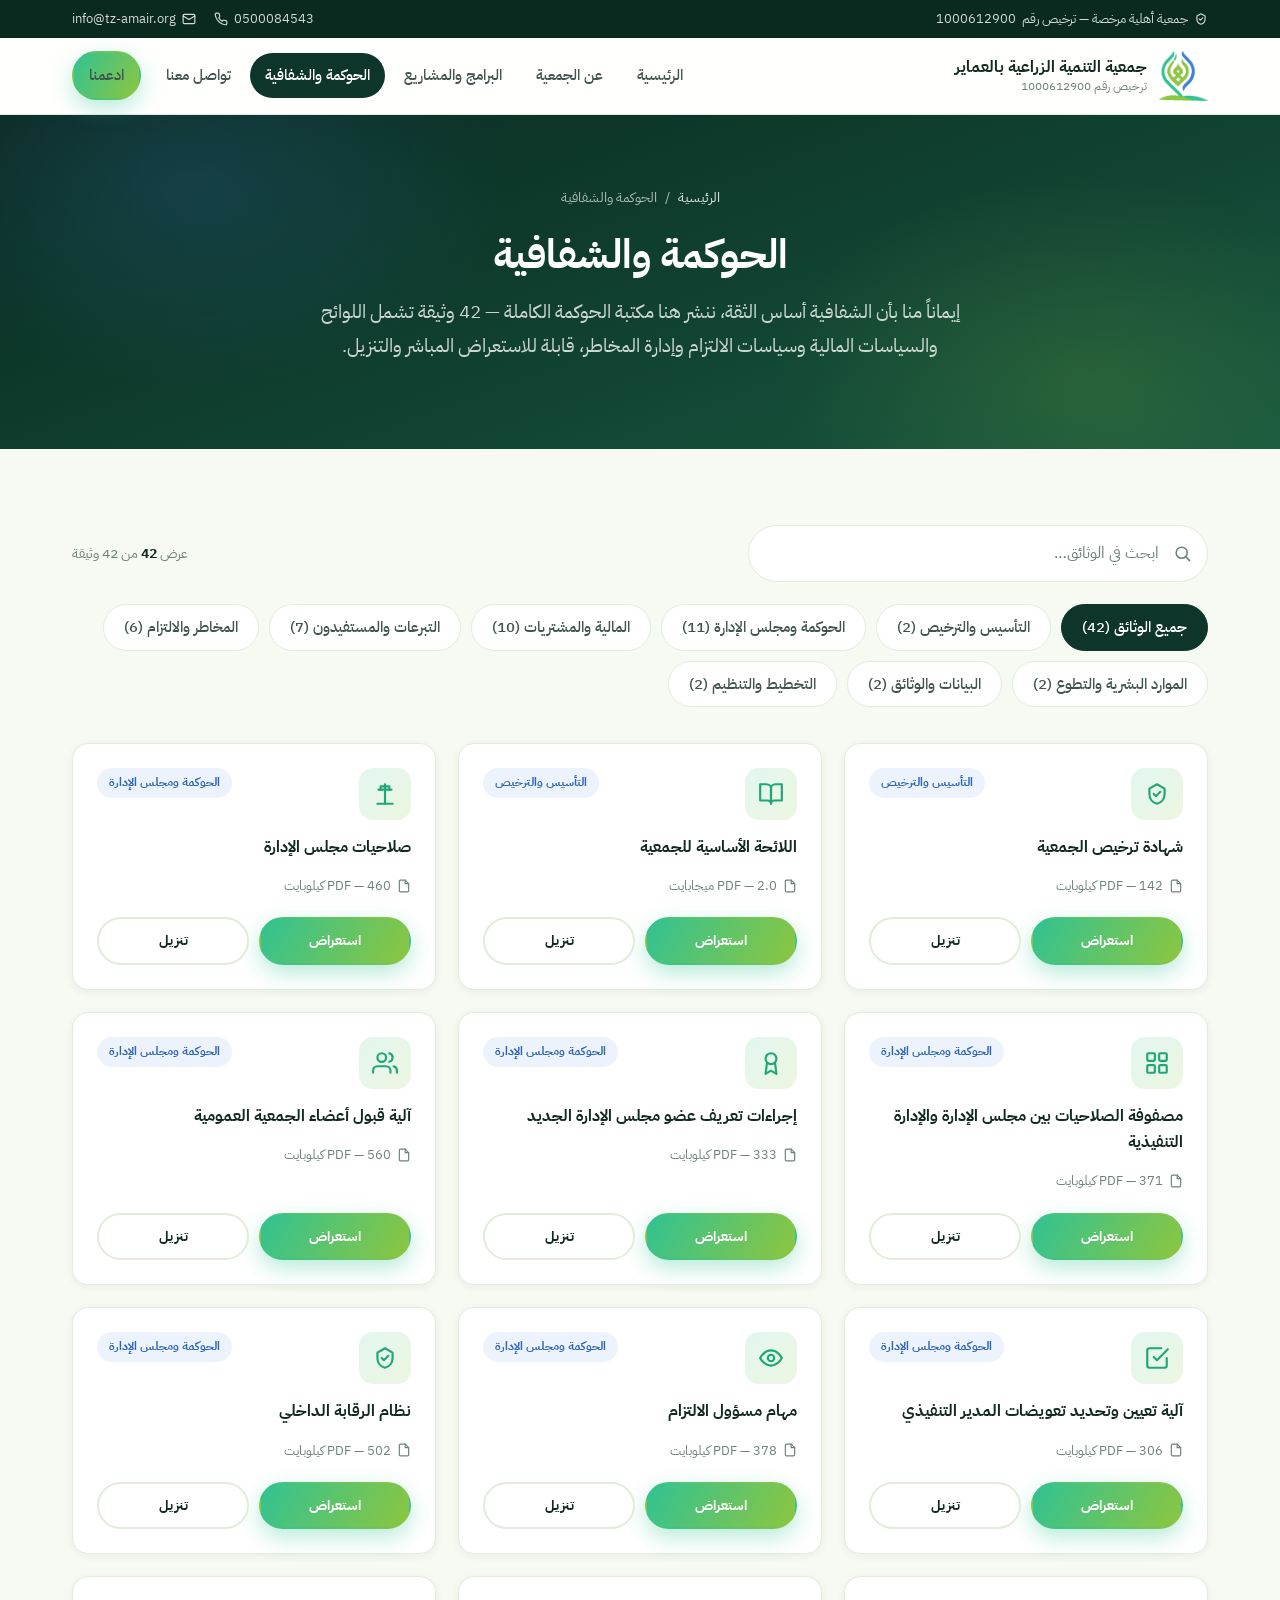
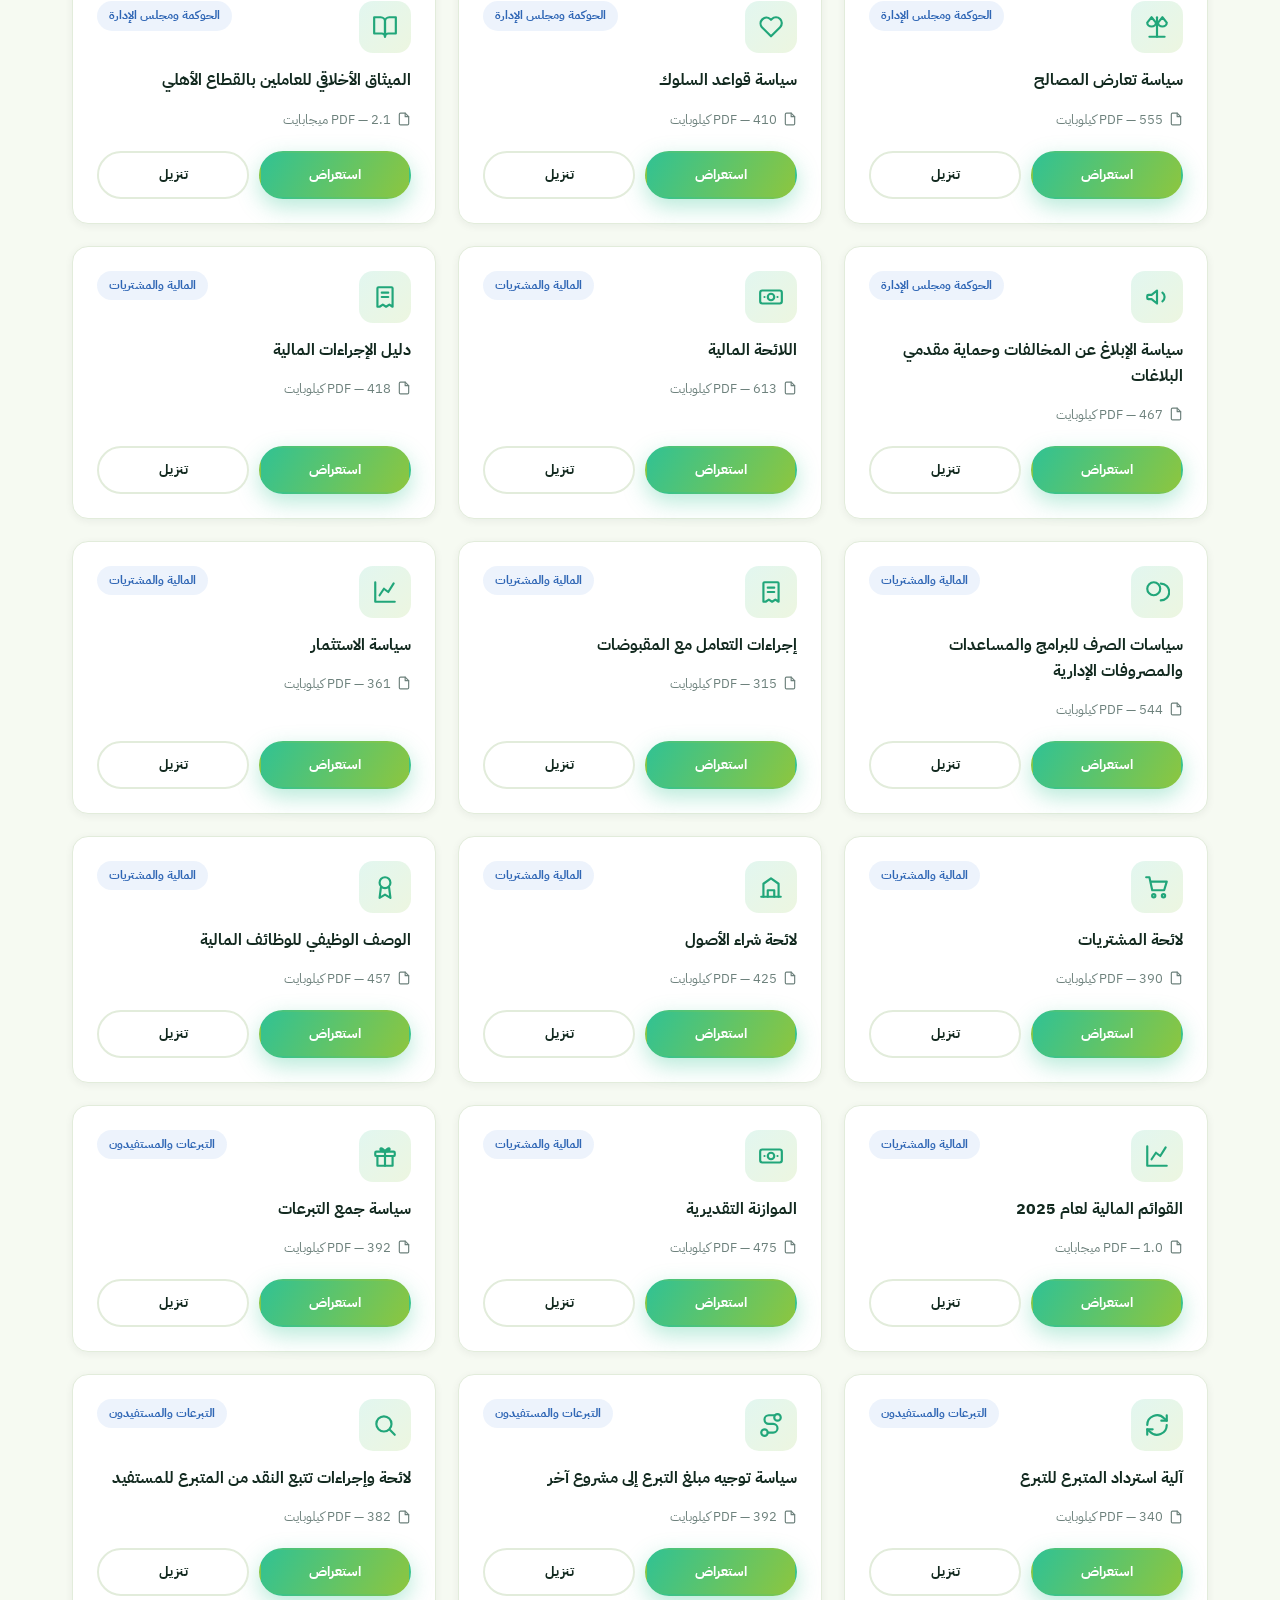
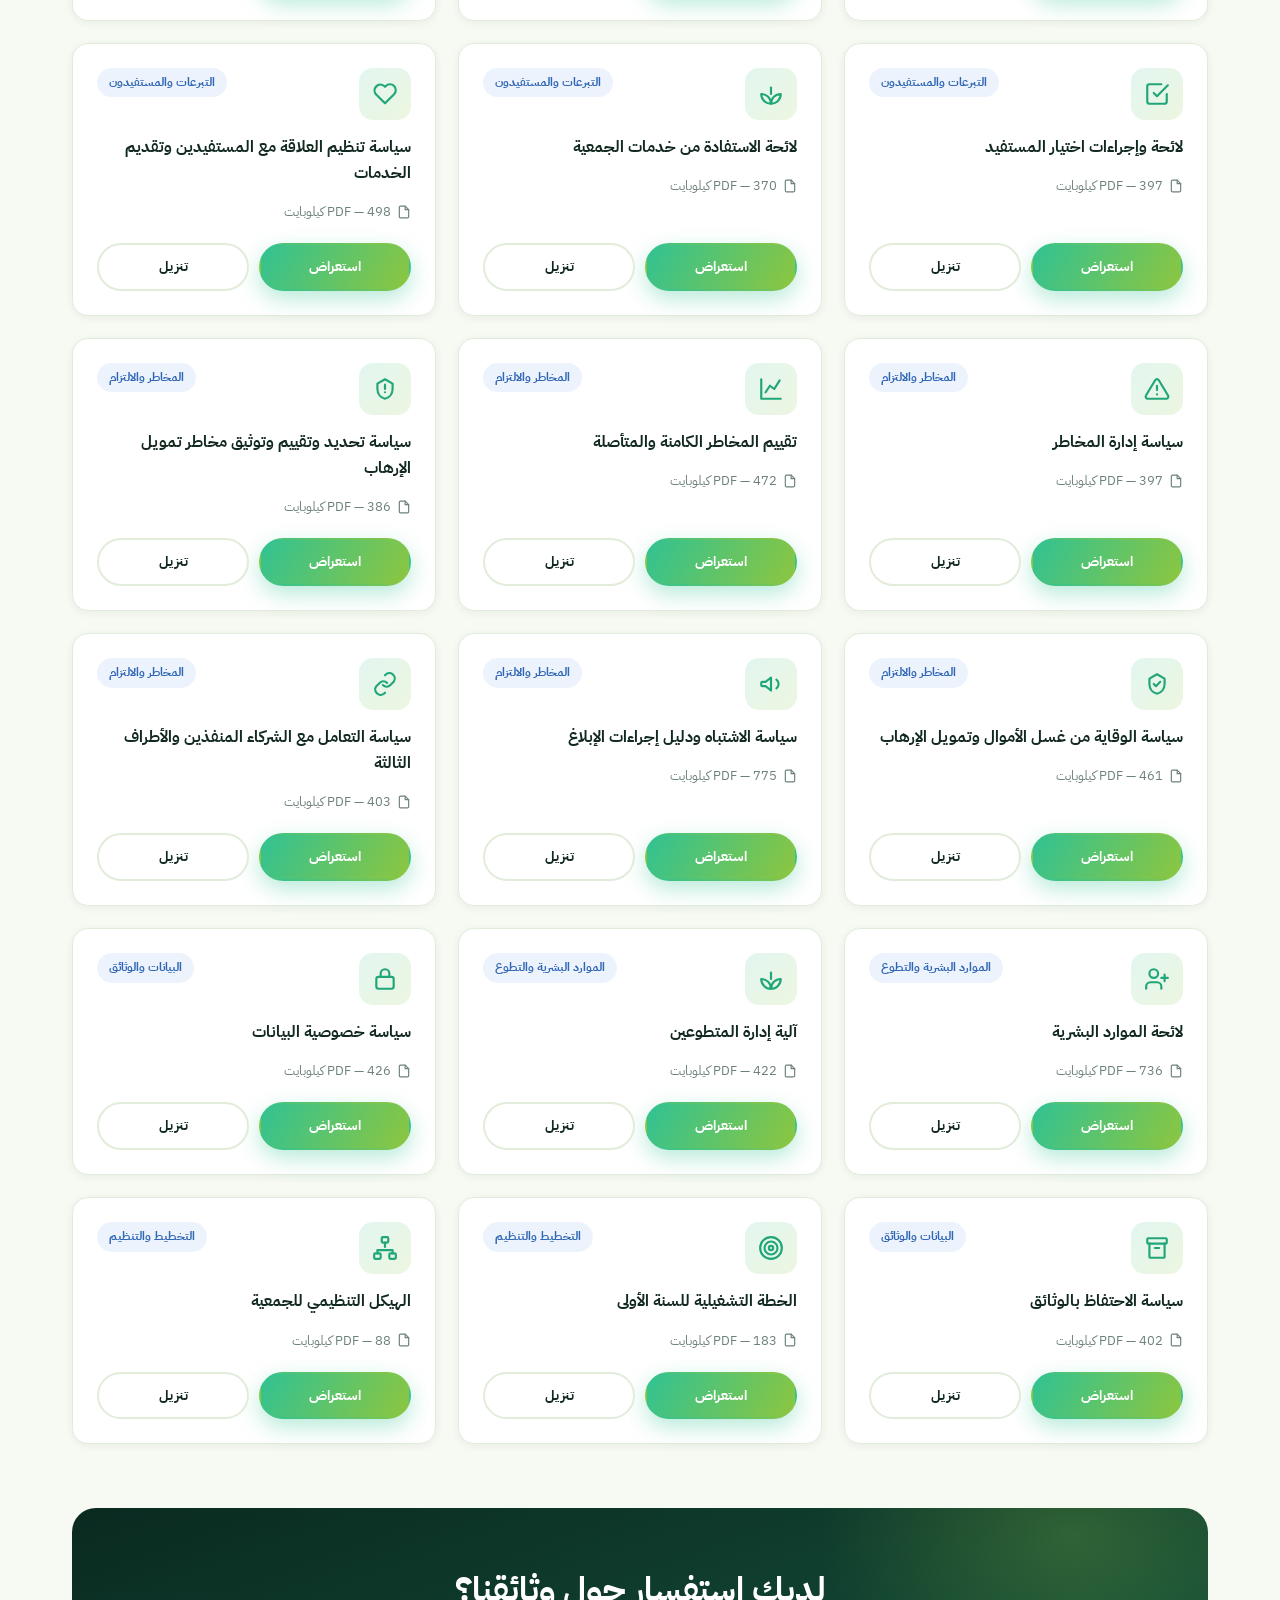
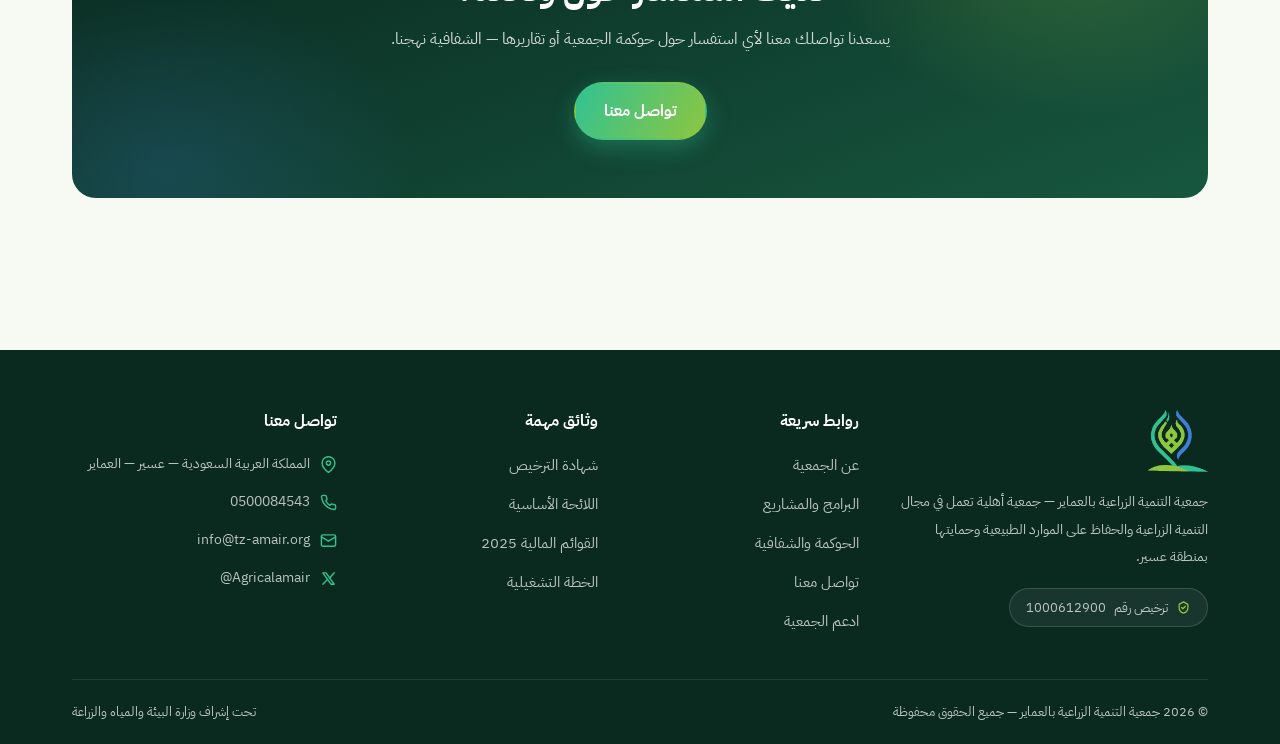
==== commit a992f863: "اعتماد حزمة الحوكمة الجديدة: 42 وثيقة مع بحث وفلترة موسّعة استبدال مكتبة الحوكمة (11 وثيقة) بالحزمة " ====
--- a/governance.html
+++ b/governance.html
@@ -4,13 +4,13 @@
 <meta charset="UTF-8">
 <meta name="viewport" content="width=device-width, initial-scale=1.0">
 <title>الحوكمة والشفافية | جمعية التنمية الزراعية بالعماير</title>
-<meta name="description" content="مكتبة الحوكمة والشفافية لجمعية التنمية الزراعية بالعماير: شهادة الترخيص، اللائحة الأساسية، القوائم المالية، محاضر الاجتماعات، والخطة التشغيلية — جميعها قابلة للاستعراض والتنزيل.">
+<meta name="description" content="مكتبة الحوكمة والشفافية لجمعية التنمية الزراعية بالعماير: 42 وثيقة تشمل شهادة الترخيص واللائحة الأساسية والسياسات المالية وسياسات الالتزام وإدارة المخاطر — جميعها قابلة للاستعراض المباشر والتنزيل.">
 <meta name="theme-color" content="#0d3529">
 <link rel="icon" type="image/png" sizes="32x32" href="assets/img/favicon-32.png">
 <link rel="icon" type="image/png" sizes="192x192" href="assets/img/favicon-192.png">
 <link rel="apple-touch-icon" href="assets/img/apple-touch-icon.png">
 <meta property="og:title" content="الحوكمة والشفافية | جمعية التنمية الزراعية بالعماير">
-<meta property="og:description" content="11 وثيقة حوكمة منشورة للشفافية — قابلة للاستعراض المباشر والتنزيل.">
+<meta property="og:description" content="42 وثيقة حوكمة منشورة للشفافية — قابلة للاستعراض المباشر والتنزيل.">
 <meta property="og:type" content="website">
 <meta property="og:image" content="assets/img/logo-full.png">
 <link rel="stylesheet" href="assets/css/style.css">
@@ -59,53 +59,289 @@
     <div class="container">
       <nav class="breadcrumbs" aria-label="مسار التنقل"><a href="index.html">الرئيسية</a><span>/</span><span>الحوكمة والشفافية</span></nav>
       <h1>الحوكمة والشفافية</h1>
-      <p>إيماناً منا بأن الشفافية أساس الثقة، ننشر هنا جميع وثائق الحوكمة والتقارير المالية ومحاضر الاجتماعات — قابلة للاستعراض المباشر والتنزيل.</p>
+      <p>إيماناً منا بأن الشفافية أساس الثقة، ننشر هنا مكتبة الحوكمة الكاملة — 42 وثيقة تشمل اللوائح والسياسات المالية وسياسات الالتزام وإدارة المخاطر، قابلة للاستعراض المباشر والتنزيل.</p>
     </div>
   </section>
 
   <section class="section">
     <div class="container">
+      <div class="doc-toolbar reveal">
+        <label class="doc-search" for="doc-search">
+          <span class="doc-search__icon"><svg viewBox="0 0 24 24" fill="none" stroke="currentColor" stroke-width="2" stroke-linecap="round" stroke-linejoin="round" aria-hidden="true"><circle cx="11" cy="11" r="7"/><path d="m21 21-4.3-4.3"/></svg></span>
+          <input type="search" id="doc-search" placeholder="ابحث في الوثائق…" autocomplete="off" aria-label="ابحث في وثائق الحوكمة">
+        </label>
+        <p class="doc-count" role="status">عرض <strong id="doc-shown">42</strong> من 42 وثيقة</p>
+      </div>
+
       <div class="filter-tabs reveal" role="tablist" aria-label="تصنيفات الوثائق">
-        <button class="filter-tab is-active" data-filter="all">جميع الوثائق (11)</button>
-        <button class="filter-tab" data-filter="founding">التأسيس والترخيص</button>
-        <button class="filter-tab" data-filter="financial">التقارير المالية</button>
-        <button class="filter-tab" data-filter="minutes">محاضر الاجتماعات</button>
-        <button class="filter-tab" data-filter="planning">التخطيط والتنظيم</button>
+        <button class="filter-tab is-active" data-filter="all">جميع الوثائق (42)</button>
+        <button class="filter-tab" data-filter="founding">التأسيس والترخيص (2)</button>
+        <button class="filter-tab" data-filter="governance">الحوكمة ومجلس الإدارة (11)</button>
+        <button class="filter-tab" data-filter="financial">المالية والمشتريات (10)</button>
+        <button class="filter-tab" data-filter="donations">التبرعات والمستفيدون (7)</button>
+        <button class="filter-tab" data-filter="risk">المخاطر والالتزام (6)</button>
+        <button class="filter-tab" data-filter="hr">الموارد البشرية والتطوع (2)</button>
+        <button class="filter-tab" data-filter="data">البيانات والوثائق (2)</button>
+        <button class="filter-tab" data-filter="planning">التخطيط والتنظيم (2)</button>
       </div>
 
       <div class="doc-grid">
-        <!-- التأسيس والترخيص -->
-        <article class="doc-card reveal" data-category="founding">
+        <article class="doc-card reveal" data-category="founding" data-title="شهادة ترخيص الجمعية">
           <div class="doc-card__top">
             <span class="doc-card__icon"><svg viewBox="0 0 24 24" fill="none" stroke="currentColor" stroke-width="2" stroke-linecap="round" stroke-linejoin="round" aria-hidden="true"><path d="M12 3l7 4v5c0 4.5-3 8-7 9-4-1-7-4.5-7-9V7z"/><path d="M9 12l2 2 4-4"/></svg></span>
             <span class="doc-card__cat">التأسيس والترخيص</span>
           </div>
           <h3>شهادة ترخيص الجمعية</h3>
-          <span class="doc-card__size"><svg viewBox="0 0 24 24" fill="none" stroke="currentColor" stroke-width="2" stroke-linecap="round" stroke-linejoin="round" aria-hidden="true"><path d="M14 2H6a2 2 0 0 0-2 2v16a2 2 0 0 0 2 2h12a2 2 0 0 0 2-2V8z"/><path d="M14 2v6h6"/></svg>PDF — 143 كيلوبايت</span>
+          <span class="doc-card__size"><svg viewBox="0 0 24 24" fill="none" stroke="currentColor" stroke-width="2" stroke-linecap="round" stroke-linejoin="round" aria-hidden="true"><path d="M14 2H6a2 2 0 0 0-2 2v16a2 2 0 0 0 2 2h12a2 2 0 0 0 2-2V8z"/><path d="M14 2v6h6"/></svg>PDF — 142 كيلوبايت</span>
           <div class="doc-card__actions">
             <button class="btn btn--primary btn--sm" data-pdf="documents/license-certificate.pdf" data-pdf-title="شهادة ترخيص الجمعية">استعراض</button>
             <a class="btn btn--outline btn--sm" href="documents/license-certificate.pdf" download>تنزيل</a>
           </div>
         </article>
-
-        <article class="doc-card reveal" data-category="founding">
+        <article class="doc-card reveal" data-category="founding" data-title="اللائحة الأساسية للجمعية">
           <div class="doc-card__top">
             <span class="doc-card__icon"><svg viewBox="0 0 24 24" fill="none" stroke="currentColor" stroke-width="2" stroke-linecap="round" stroke-linejoin="round" aria-hidden="true"><path d="M2 3h6a4 4 0 0 1 4 4v14a3 3 0 0 0-3-3H2z"/><path d="M22 3h-6a4 4 0 0 0-4 4v14a3 3 0 0 1 3-3h7z"/></svg></span>
             <span class="doc-card__cat">التأسيس والترخيص</span>
           </div>
           <h3>اللائحة الأساسية للجمعية</h3>
-          <span class="doc-card__size"><svg viewBox="0 0 24 24" fill="none" stroke="currentColor" stroke-width="2" stroke-linecap="round" stroke-linejoin="round" aria-hidden="true"><path d="M14 2H6a2 2 0 0 0-2 2v16a2 2 0 0 0 2 2h12a2 2 0 0 0 2-2V8z"/><path d="M14 2v6h6"/></svg>PDF — 1.7 ميجابايت</span>
+          <span class="doc-card__size"><svg viewBox="0 0 24 24" fill="none" stroke="currentColor" stroke-width="2" stroke-linecap="round" stroke-linejoin="round" aria-hidden="true"><path d="M14 2H6a2 2 0 0 0-2 2v16a2 2 0 0 0 2 2h12a2 2 0 0 0 2-2V8z"/><path d="M14 2v6h6"/></svg>PDF — 2.0 ميجابايت</span>
           <div class="doc-card__actions">
             <button class="btn btn--primary btn--sm" data-pdf="documents/bylaws.pdf" data-pdf-title="اللائحة الأساسية للجمعية">استعراض</button>
             <a class="btn btn--outline btn--sm" href="documents/bylaws.pdf" download>تنزيل</a>
           </div>
         </article>
-
-        <!-- التقارير المالية -->
-        <article class="doc-card reveal" data-category="financial">
+        <article class="doc-card reveal" data-category="governance" data-title="صلاحيات مجلس الإدارة">
+          <div class="doc-card__top">
+            <span class="doc-card__icon"><svg viewBox="0 0 24 24" fill="none" stroke="currentColor" stroke-width="2" stroke-linecap="round" stroke-linejoin="round" aria-hidden="true"><path d="M12 3v18"/><path d="M5 21h14"/><path d="M6 8h12"/><path d="M8 8V5h8v3"/></svg></span>
+            <span class="doc-card__cat">الحوكمة ومجلس الإدارة</span>
+          </div>
+          <h3>صلاحيات مجلس الإدارة</h3>
+          <span class="doc-card__size"><svg viewBox="0 0 24 24" fill="none" stroke="currentColor" stroke-width="2" stroke-linecap="round" stroke-linejoin="round" aria-hidden="true"><path d="M14 2H6a2 2 0 0 0-2 2v16a2 2 0 0 0 2 2h12a2 2 0 0 0 2-2V8z"/><path d="M14 2v6h6"/></svg>PDF — 460 كيلوبايت</span>
+          <div class="doc-card__actions">
+            <button class="btn btn--primary btn--sm" data-pdf="documents/board-authorities.pdf" data-pdf-title="صلاحيات مجلس الإدارة">استعراض</button>
+            <a class="btn btn--outline btn--sm" href="documents/board-authorities.pdf" download>تنزيل</a>
+          </div>
+        </article>
+        <article class="doc-card reveal" data-category="governance" data-title="مصفوفة الصلاحيات بين مجلس الإدارة والإدارة التنفيذية">
+          <div class="doc-card__top">
+            <span class="doc-card__icon"><svg viewBox="0 0 24 24" fill="none" stroke="currentColor" stroke-width="2" stroke-linecap="round" stroke-linejoin="round" aria-hidden="true"><rect x="3" y="3" width="7" height="7" rx="1"/><rect x="14" y="3" width="7" height="7" rx="1"/><rect x="3" y="14" width="7" height="7" rx="1"/><rect x="14" y="14" width="7" height="7" rx="1"/></svg></span>
+            <span class="doc-card__cat">الحوكمة ومجلس الإدارة</span>
+          </div>
+          <h3>مصفوفة الصلاحيات بين مجلس الإدارة والإدارة التنفيذية</h3>
+          <span class="doc-card__size"><svg viewBox="0 0 24 24" fill="none" stroke="currentColor" stroke-width="2" stroke-linecap="round" stroke-linejoin="round" aria-hidden="true"><path d="M14 2H6a2 2 0 0 0-2 2v16a2 2 0 0 0 2 2h12a2 2 0 0 0 2-2V8z"/><path d="M14 2v6h6"/></svg>PDF — 371 كيلوبايت</span>
+          <div class="doc-card__actions">
+            <button class="btn btn--primary btn--sm" data-pdf="documents/authority-matrix.pdf" data-pdf-title="مصفوفة الصلاحيات بين مجلس الإدارة والإدارة التنفيذية">استعراض</button>
+            <a class="btn btn--outline btn--sm" href="documents/authority-matrix.pdf" download>تنزيل</a>
+          </div>
+        </article>
+        <article class="doc-card reveal" data-category="governance" data-title="إجراءات تعريف عضو مجلس الإدارة الجديد">
+          <div class="doc-card__top">
+            <span class="doc-card__icon"><svg viewBox="0 0 24 24" fill="none" stroke="currentColor" stroke-width="2" stroke-linecap="round" stroke-linejoin="round" aria-hidden="true"><circle cx="12" cy="8" r="5"/><path d="M8.2 12.5 7 22l5-3 5 3-1.2-9.5"/></svg></span>
+            <span class="doc-card__cat">الحوكمة ومجلس الإدارة</span>
+          </div>
+          <h3>إجراءات تعريف عضو مجلس الإدارة الجديد</h3>
+          <span class="doc-card__size"><svg viewBox="0 0 24 24" fill="none" stroke="currentColor" stroke-width="2" stroke-linecap="round" stroke-linejoin="round" aria-hidden="true"><path d="M14 2H6a2 2 0 0 0-2 2v16a2 2 0 0 0 2 2h12a2 2 0 0 0 2-2V8z"/><path d="M14 2v6h6"/></svg>PDF — 333 كيلوبايت</span>
+          <div class="doc-card__actions">
+            <button class="btn btn--primary btn--sm" data-pdf="documents/board-member-onboarding.pdf" data-pdf-title="إجراءات تعريف عضو مجلس الإدارة الجديد">استعراض</button>
+            <a class="btn btn--outline btn--sm" href="documents/board-member-onboarding.pdf" download>تنزيل</a>
+          </div>
+        </article>
+        <article class="doc-card reveal" data-category="governance" data-title="آلية قبول أعضاء الجمعية العمومية">
+          <div class="doc-card__top">
+            <span class="doc-card__icon"><svg viewBox="0 0 24 24" fill="none" stroke="currentColor" stroke-width="2" stroke-linecap="round" stroke-linejoin="round" aria-hidden="true"><path d="M17 21v-2a4 4 0 0 0-4-4H5a4 4 0 0 0-4 4v2"/><circle cx="9" cy="7" r="4"/><path d="M23 21v-2a4 4 0 0 0-3-3.87"/><path d="M16 3.13a4 4 0 0 1 0 7.75"/></svg></span>
+            <span class="doc-card__cat">الحوكمة ومجلس الإدارة</span>
+          </div>
+          <h3>آلية قبول أعضاء الجمعية العمومية</h3>
+          <span class="doc-card__size"><svg viewBox="0 0 24 24" fill="none" stroke="currentColor" stroke-width="2" stroke-linecap="round" stroke-linejoin="round" aria-hidden="true"><path d="M14 2H6a2 2 0 0 0-2 2v16a2 2 0 0 0 2 2h12a2 2 0 0 0 2-2V8z"/><path d="M14 2v6h6"/></svg>PDF — 560 كيلوبايت</span>
+          <div class="doc-card__actions">
+            <button class="btn btn--primary btn--sm" data-pdf="documents/general-assembly-membership.pdf" data-pdf-title="آلية قبول أعضاء الجمعية العمومية">استعراض</button>
+            <a class="btn btn--outline btn--sm" href="documents/general-assembly-membership.pdf" download>تنزيل</a>
+          </div>
+        </article>
+        <article class="doc-card reveal" data-category="governance" data-title="آلية تعيين وتحديد تعويضات المدير التنفيذي">
+          <div class="doc-card__top">
+            <span class="doc-card__icon"><svg viewBox="0 0 24 24" fill="none" stroke="currentColor" stroke-width="2" stroke-linecap="round" stroke-linejoin="round" aria-hidden="true"><path d="M9 11l3 3L22 4"/><path d="M21 12v7a2 2 0 0 1-2 2H5a2 2 0 0 1-2-2V5a2 2 0 0 1 2-2h11"/></svg></span>
+            <span class="doc-card__cat">الحوكمة ومجلس الإدارة</span>
+          </div>
+          <h3>آلية تعيين وتحديد تعويضات المدير التنفيذي</h3>
+          <span class="doc-card__size"><svg viewBox="0 0 24 24" fill="none" stroke="currentColor" stroke-width="2" stroke-linecap="round" stroke-linejoin="round" aria-hidden="true"><path d="M14 2H6a2 2 0 0 0-2 2v16a2 2 0 0 0 2 2h12a2 2 0 0 0 2-2V8z"/><path d="M14 2v6h6"/></svg>PDF — 306 كيلوبايت</span>
+          <div class="doc-card__actions">
+            <button class="btn btn--primary btn--sm" data-pdf="documents/director-appointment.pdf" data-pdf-title="آلية تعيين وتحديد تعويضات المدير التنفيذي">استعراض</button>
+            <a class="btn btn--outline btn--sm" href="documents/director-appointment.pdf" download>تنزيل</a>
+          </div>
+        </article>
+        <article class="doc-card reveal" data-category="governance" data-title="مهام مسؤول الالتزام">
+          <div class="doc-card__top">
+            <span class="doc-card__icon"><svg viewBox="0 0 24 24" fill="none" stroke="currentColor" stroke-width="2" stroke-linecap="round" stroke-linejoin="round" aria-hidden="true"><path d="M2 12s3.5-7 10-7 10 7 10 7-3.5 7-10 7-10-7-10-7z"/><circle cx="12" cy="12" r="3"/></svg></span>
+            <span class="doc-card__cat">الحوكمة ومجلس الإدارة</span>
+          </div>
+          <h3>مهام مسؤول الالتزام</h3>
+          <span class="doc-card__size"><svg viewBox="0 0 24 24" fill="none" stroke="currentColor" stroke-width="2" stroke-linecap="round" stroke-linejoin="round" aria-hidden="true"><path d="M14 2H6a2 2 0 0 0-2 2v16a2 2 0 0 0 2 2h12a2 2 0 0 0 2-2V8z"/><path d="M14 2v6h6"/></svg>PDF — 378 كيلوبايت</span>
+          <div class="doc-card__actions">
+            <button class="btn btn--primary btn--sm" data-pdf="documents/compliance-officer-duties.pdf" data-pdf-title="مهام مسؤول الالتزام">استعراض</button>
+            <a class="btn btn--outline btn--sm" href="documents/compliance-officer-duties.pdf" download>تنزيل</a>
+          </div>
+        </article>
+        <article class="doc-card reveal" data-category="governance" data-title="نظام الرقابة الداخلي">
+          <div class="doc-card__top">
+            <span class="doc-card__icon"><svg viewBox="0 0 24 24" fill="none" stroke="currentColor" stroke-width="2" stroke-linecap="round" stroke-linejoin="round" aria-hidden="true"><path d="M12 3l7 4v5c0 4.5-3 8-7 9-4-1-7-4.5-7-9V7z"/><path d="M9 12l2 2 4-4"/></svg></span>
+            <span class="doc-card__cat">الحوكمة ومجلس الإدارة</span>
+          </div>
+          <h3>نظام الرقابة الداخلي</h3>
+          <span class="doc-card__size"><svg viewBox="0 0 24 24" fill="none" stroke="currentColor" stroke-width="2" stroke-linecap="round" stroke-linejoin="round" aria-hidden="true"><path d="M14 2H6a2 2 0 0 0-2 2v16a2 2 0 0 0 2 2h12a2 2 0 0 0 2-2V8z"/><path d="M14 2v6h6"/></svg>PDF — 502 كيلوبايت</span>
+          <div class="doc-card__actions">
+            <button class="btn btn--primary btn--sm" data-pdf="documents/internal-control-system.pdf" data-pdf-title="نظام الرقابة الداخلي">استعراض</button>
+            <a class="btn btn--outline btn--sm" href="documents/internal-control-system.pdf" download>تنزيل</a>
+          </div>
+        </article>
+        <article class="doc-card reveal" data-category="governance" data-title="سياسة تعارض المصالح">
+          <div class="doc-card__top">
+            <span class="doc-card__icon"><svg viewBox="0 0 24 24" fill="none" stroke="currentColor" stroke-width="2" stroke-linecap="round" stroke-linejoin="round" aria-hidden="true"><path d="M12 3v18"/><path d="M5 21h14"/><path d="m3 8 4-5 4 5c0 2-1.8 3.5-4 3.5S3 10 3 8z"/><path d="m13 8 4-5 4 5c0 2-1.8 3.5-4 3.5S13 10 13 8z"/></svg></span>
+            <span class="doc-card__cat">الحوكمة ومجلس الإدارة</span>
+          </div>
+          <h3>سياسة تعارض المصالح</h3>
+          <span class="doc-card__size"><svg viewBox="0 0 24 24" fill="none" stroke="currentColor" stroke-width="2" stroke-linecap="round" stroke-linejoin="round" aria-hidden="true"><path d="M14 2H6a2 2 0 0 0-2 2v16a2 2 0 0 0 2 2h12a2 2 0 0 0 2-2V8z"/><path d="M14 2v6h6"/></svg>PDF — 555 كيلوبايت</span>
+          <div class="doc-card__actions">
+            <button class="btn btn--primary btn--sm" data-pdf="documents/conflict-of-interest.pdf" data-pdf-title="سياسة تعارض المصالح">استعراض</button>
+            <a class="btn btn--outline btn--sm" href="documents/conflict-of-interest.pdf" download>تنزيل</a>
+          </div>
+        </article>
+        <article class="doc-card reveal" data-category="governance" data-title="سياسة قواعد السلوك">
+          <div class="doc-card__top">
+            <span class="doc-card__icon"><svg viewBox="0 0 24 24" fill="none" stroke="currentColor" stroke-width="2" stroke-linecap="round" stroke-linejoin="round" aria-hidden="true"><path d="M20.4 4.6a5.4 5.4 0 0 0-7.6 0l-.8.8-.8-.8a5.4 5.4 0 0 0-7.6 7.6l8.4 8.4 8.4-8.4a5.4 5.4 0 0 0 0-7.6z"/></svg></span>
+            <span class="doc-card__cat">الحوكمة ومجلس الإدارة</span>
+          </div>
+          <h3>سياسة قواعد السلوك</h3>
+          <span class="doc-card__size"><svg viewBox="0 0 24 24" fill="none" stroke="currentColor" stroke-width="2" stroke-linecap="round" stroke-linejoin="round" aria-hidden="true"><path d="M14 2H6a2 2 0 0 0-2 2v16a2 2 0 0 0 2 2h12a2 2 0 0 0 2-2V8z"/><path d="M14 2v6h6"/></svg>PDF — 410 كيلوبايت</span>
+          <div class="doc-card__actions">
+            <button class="btn btn--primary btn--sm" data-pdf="documents/code-of-conduct.pdf" data-pdf-title="سياسة قواعد السلوك">استعراض</button>
+            <a class="btn btn--outline btn--sm" href="documents/code-of-conduct.pdf" download>تنزيل</a>
+          </div>
+        </article>
+        <article class="doc-card reveal" data-category="governance" data-title="الميثاق الأخلاقي للعاملين بالقطاع الأهلي">
+          <div class="doc-card__top">
+            <span class="doc-card__icon"><svg viewBox="0 0 24 24" fill="none" stroke="currentColor" stroke-width="2" stroke-linecap="round" stroke-linejoin="round" aria-hidden="true"><path d="M2 3h6a4 4 0 0 1 4 4v14a3 3 0 0 0-3-3H2z"/><path d="M22 3h-6a4 4 0 0 0-4 4v14a3 3 0 0 1 3-3h7z"/></svg></span>
+            <span class="doc-card__cat">الحوكمة ومجلس الإدارة</span>
+          </div>
+          <h3>الميثاق الأخلاقي للعاملين بالقطاع الأهلي</h3>
+          <span class="doc-card__size"><svg viewBox="0 0 24 24" fill="none" stroke="currentColor" stroke-width="2" stroke-linecap="round" stroke-linejoin="round" aria-hidden="true"><path d="M14 2H6a2 2 0 0 0-2 2v16a2 2 0 0 0 2 2h12a2 2 0 0 0 2-2V8z"/><path d="M14 2v6h6"/></svg>PDF — 2.1 ميجابايت</span>
+          <div class="doc-card__actions">
+            <button class="btn btn--primary btn--sm" data-pdf="documents/ethical-charter.pdf" data-pdf-title="الميثاق الأخلاقي للعاملين بالقطاع الأهلي">استعراض</button>
+            <a class="btn btn--outline btn--sm" href="documents/ethical-charter.pdf" download>تنزيل</a>
+          </div>
+        </article>
+        <article class="doc-card reveal" data-category="governance" data-title="سياسة الإبلاغ عن المخالفات وحماية مقدمي البلاغات">
+          <div class="doc-card__top">
+            <span class="doc-card__icon"><svg viewBox="0 0 24 24" fill="none" stroke="currentColor" stroke-width="2" stroke-linecap="round" stroke-linejoin="round" aria-hidden="true"><path d="M3 11v2a1 1 0 0 0 1 1h3l5 4V6L7 10H4a1 1 0 0 0-1 1z"/><path d="M17 8a5 5 0 0 1 0 8"/></svg></span>
+            <span class="doc-card__cat">الحوكمة ومجلس الإدارة</span>
+          </div>
+          <h3>سياسة الإبلاغ عن المخالفات وحماية مقدمي البلاغات</h3>
+          <span class="doc-card__size"><svg viewBox="0 0 24 24" fill="none" stroke="currentColor" stroke-width="2" stroke-linecap="round" stroke-linejoin="round" aria-hidden="true"><path d="M14 2H6a2 2 0 0 0-2 2v16a2 2 0 0 0 2 2h12a2 2 0 0 0 2-2V8z"/><path d="M14 2v6h6"/></svg>PDF — 467 كيلوبايت</span>
+          <div class="doc-card__actions">
+            <button class="btn btn--primary btn--sm" data-pdf="documents/whistleblower-policy.pdf" data-pdf-title="سياسة الإبلاغ عن المخالفات وحماية مقدمي البلاغات">استعراض</button>
+            <a class="btn btn--outline btn--sm" href="documents/whistleblower-policy.pdf" download>تنزيل</a>
+          </div>
+        </article>
+        <article class="doc-card reveal" data-category="financial" data-title="اللائحة المالية">
+          <div class="doc-card__top">
+            <span class="doc-card__icon"><svg viewBox="0 0 24 24" fill="none" stroke="currentColor" stroke-width="2" stroke-linecap="round" stroke-linejoin="round" aria-hidden="true"><rect x="2" y="6" width="20" height="12" rx="2"/><circle cx="12" cy="12" r="3"/><path d="M6 12h.01M18 12h.01"/></svg></span>
+            <span class="doc-card__cat">المالية والمشتريات</span>
+          </div>
+          <h3>اللائحة المالية</h3>
+          <span class="doc-card__size"><svg viewBox="0 0 24 24" fill="none" stroke="currentColor" stroke-width="2" stroke-linecap="round" stroke-linejoin="round" aria-hidden="true"><path d="M14 2H6a2 2 0 0 0-2 2v16a2 2 0 0 0 2 2h12a2 2 0 0 0 2-2V8z"/><path d="M14 2v6h6"/></svg>PDF — 613 كيلوبايت</span>
+          <div class="doc-card__actions">
+            <button class="btn btn--primary btn--sm" data-pdf="documents/financial-regulation.pdf" data-pdf-title="اللائحة المالية">استعراض</button>
+            <a class="btn btn--outline btn--sm" href="documents/financial-regulation.pdf" download>تنزيل</a>
+          </div>
+        </article>
+        <article class="doc-card reveal" data-category="financial" data-title="دليل الإجراءات المالية">
+          <div class="doc-card__top">
+            <span class="doc-card__icon"><svg viewBox="0 0 24 24" fill="none" stroke="currentColor" stroke-width="2" stroke-linecap="round" stroke-linejoin="round" aria-hidden="true"><path d="M5 21V4a1 1 0 0 1 1-1h12a1 1 0 0 1 1 1v17l-3-2-3 2-3-2-3 2z"/><path d="M9 8h6M9 12h6"/></svg></span>
+            <span class="doc-card__cat">المالية والمشتريات</span>
+          </div>
+          <h3>دليل الإجراءات المالية</h3>
+          <span class="doc-card__size"><svg viewBox="0 0 24 24" fill="none" stroke="currentColor" stroke-width="2" stroke-linecap="round" stroke-linejoin="round" aria-hidden="true"><path d="M14 2H6a2 2 0 0 0-2 2v16a2 2 0 0 0 2 2h12a2 2 0 0 0 2-2V8z"/><path d="M14 2v6h6"/></svg>PDF — 418 كيلوبايت</span>
+          <div class="doc-card__actions">
+            <button class="btn btn--primary btn--sm" data-pdf="documents/financial-procedures.pdf" data-pdf-title="دليل الإجراءات المالية">استعراض</button>
+            <a class="btn btn--outline btn--sm" href="documents/financial-procedures.pdf" download>تنزيل</a>
+          </div>
+        </article>
+        <article class="doc-card reveal" data-category="financial" data-title="سياسات الصرف للبرامج والمساعدات والمصروفات الإدارية">
+          <div class="doc-card__top">
+            <span class="doc-card__icon"><svg viewBox="0 0 24 24" fill="none" stroke="currentColor" stroke-width="2" stroke-linecap="round" stroke-linejoin="round" aria-hidden="true"><circle cx="9" cy="9" r="6"/><path d="M15.5 4.2a6 6 0 0 1 0 15.6"/></svg></span>
+            <span class="doc-card__cat">المالية والمشتريات</span>
+          </div>
+          <h3>سياسات الصرف للبرامج والمساعدات والمصروفات الإدارية</h3>
+          <span class="doc-card__size"><svg viewBox="0 0 24 24" fill="none" stroke="currentColor" stroke-width="2" stroke-linecap="round" stroke-linejoin="round" aria-hidden="true"><path d="M14 2H6a2 2 0 0 0-2 2v16a2 2 0 0 0 2 2h12a2 2 0 0 0 2-2V8z"/><path d="M14 2v6h6"/></svg>PDF — 544 كيلوبايت</span>
+          <div class="doc-card__actions">
+            <button class="btn btn--primary btn--sm" data-pdf="documents/disbursement-policies.pdf" data-pdf-title="سياسات الصرف للبرامج والمساعدات والمصروفات الإدارية">استعراض</button>
+            <a class="btn btn--outline btn--sm" href="documents/disbursement-policies.pdf" download>تنزيل</a>
+          </div>
+        </article>
+        <article class="doc-card reveal" data-category="financial" data-title="إجراءات التعامل مع المقبوضات">
+          <div class="doc-card__top">
+            <span class="doc-card__icon"><svg viewBox="0 0 24 24" fill="none" stroke="currentColor" stroke-width="2" stroke-linecap="round" stroke-linejoin="round" aria-hidden="true"><path d="M5 21V4a1 1 0 0 1 1-1h12a1 1 0 0 1 1 1v17l-3-2-3 2-3-2-3 2z"/><path d="M9 8h6M9 12h6"/></svg></span>
+            <span class="doc-card__cat">المالية والمشتريات</span>
+          </div>
+          <h3>إجراءات التعامل مع المقبوضات</h3>
+          <span class="doc-card__size"><svg viewBox="0 0 24 24" fill="none" stroke="currentColor" stroke-width="2" stroke-linecap="round" stroke-linejoin="round" aria-hidden="true"><path d="M14 2H6a2 2 0 0 0-2 2v16a2 2 0 0 0 2 2h12a2 2 0 0 0 2-2V8z"/><path d="M14 2v6h6"/></svg>PDF — 315 كيلوبايت</span>
+          <div class="doc-card__actions">
+            <button class="btn btn--primary btn--sm" data-pdf="documents/receipts-procedures.pdf" data-pdf-title="إجراءات التعامل مع المقبوضات">استعراض</button>
+            <a class="btn btn--outline btn--sm" href="documents/receipts-procedures.pdf" download>تنزيل</a>
+          </div>
+        </article>
+        <article class="doc-card reveal" data-category="financial" data-title="سياسة الاستثمار">
           <div class="doc-card__top">
             <span class="doc-card__icon"><svg viewBox="0 0 24 24" fill="none" stroke="currentColor" stroke-width="2" stroke-linecap="round" stroke-linejoin="round" aria-hidden="true"><path d="M3 3v18h18"/><path d="M7 15l4-6 4 3 5-8"/></svg></span>
-            <span class="doc-card__cat">التقارير المالية</span>
+            <span class="doc-card__cat">المالية والمشتريات</span>
+          </div>
+          <h3>سياسة الاستثمار</h3>
+          <span class="doc-card__size"><svg viewBox="0 0 24 24" fill="none" stroke="currentColor" stroke-width="2" stroke-linecap="round" stroke-linejoin="round" aria-hidden="true"><path d="M14 2H6a2 2 0 0 0-2 2v16a2 2 0 0 0 2 2h12a2 2 0 0 0 2-2V8z"/><path d="M14 2v6h6"/></svg>PDF — 361 كيلوبايت</span>
+          <div class="doc-card__actions">
+            <button class="btn btn--primary btn--sm" data-pdf="documents/investment-policy.pdf" data-pdf-title="سياسة الاستثمار">استعراض</button>
+            <a class="btn btn--outline btn--sm" href="documents/investment-policy.pdf" download>تنزيل</a>
+          </div>
+        </article>
+        <article class="doc-card reveal" data-category="financial" data-title="لائحة المشتريات">
+          <div class="doc-card__top">
+            <span class="doc-card__icon"><svg viewBox="0 0 24 24" fill="none" stroke="currentColor" stroke-width="2" stroke-linecap="round" stroke-linejoin="round" aria-hidden="true"><circle cx="9" cy="20" r="1.5"/><circle cx="18" cy="20" r="1.5"/><path d="M2 3h3l2.6 12h11L21 7H6"/></svg></span>
+            <span class="doc-card__cat">المالية والمشتريات</span>
+          </div>
+          <h3>لائحة المشتريات</h3>
+          <span class="doc-card__size"><svg viewBox="0 0 24 24" fill="none" stroke="currentColor" stroke-width="2" stroke-linecap="round" stroke-linejoin="round" aria-hidden="true"><path d="M14 2H6a2 2 0 0 0-2 2v16a2 2 0 0 0 2 2h12a2 2 0 0 0 2-2V8z"/><path d="M14 2v6h6"/></svg>PDF — 390 كيلوبايت</span>
+          <div class="doc-card__actions">
+            <button class="btn btn--primary btn--sm" data-pdf="documents/procurement-regulation.pdf" data-pdf-title="لائحة المشتريات">استعراض</button>
+            <a class="btn btn--outline btn--sm" href="documents/procurement-regulation.pdf" download>تنزيل</a>
+          </div>
+        </article>
+        <article class="doc-card reveal" data-category="financial" data-title="لائحة شراء الأصول">
+          <div class="doc-card__top">
+            <span class="doc-card__icon"><svg viewBox="0 0 24 24" fill="none" stroke="currentColor" stroke-width="2" stroke-linecap="round" stroke-linejoin="round" aria-hidden="true"><path d="M3 21h18"/><path d="M5 21V9l7-5 7 5v12"/><path d="M9 21v-6h6v6"/></svg></span>
+            <span class="doc-card__cat">المالية والمشتريات</span>
+          </div>
+          <h3>لائحة شراء الأصول</h3>
+          <span class="doc-card__size"><svg viewBox="0 0 24 24" fill="none" stroke="currentColor" stroke-width="2" stroke-linecap="round" stroke-linejoin="round" aria-hidden="true"><path d="M14 2H6a2 2 0 0 0-2 2v16a2 2 0 0 0 2 2h12a2 2 0 0 0 2-2V8z"/><path d="M14 2v6h6"/></svg>PDF — 425 كيلوبايت</span>
+          <div class="doc-card__actions">
+            <button class="btn btn--primary btn--sm" data-pdf="documents/asset-purchase.pdf" data-pdf-title="لائحة شراء الأصول">استعراض</button>
+            <a class="btn btn--outline btn--sm" href="documents/asset-purchase.pdf" download>تنزيل</a>
+          </div>
+        </article>
+        <article class="doc-card reveal" data-category="financial" data-title="الوصف الوظيفي للوظائف المالية">
+          <div class="doc-card__top">
+            <span class="doc-card__icon"><svg viewBox="0 0 24 24" fill="none" stroke="currentColor" stroke-width="2" stroke-linecap="round" stroke-linejoin="round" aria-hidden="true"><circle cx="12" cy="8" r="5"/><path d="M8.2 12.5 7 22l5-3 5 3-1.2-9.5"/></svg></span>
+            <span class="doc-card__cat">المالية والمشتريات</span>
+          </div>
+          <h3>الوصف الوظيفي للوظائف المالية</h3>
+          <span class="doc-card__size"><svg viewBox="0 0 24 24" fill="none" stroke="currentColor" stroke-width="2" stroke-linecap="round" stroke-linejoin="round" aria-hidden="true"><path d="M14 2H6a2 2 0 0 0-2 2v16a2 2 0 0 0 2 2h12a2 2 0 0 0 2-2V8z"/><path d="M14 2v6h6"/></svg>PDF — 457 كيلوبايت</span>
+          <div class="doc-card__actions">
+            <button class="btn btn--primary btn--sm" data-pdf="documents/finance-job-descriptions.pdf" data-pdf-title="الوصف الوظيفي للوظائف المالية">استعراض</button>
+            <a class="btn btn--outline btn--sm" href="documents/finance-job-descriptions.pdf" download>تنزيل</a>
+          </div>
+        </article>
+        <article class="doc-card reveal" data-category="financial" data-title="القوائم المالية لعام 2025">
+          <div class="doc-card__top">
+            <span class="doc-card__icon"><svg viewBox="0 0 24 24" fill="none" stroke="currentColor" stroke-width="2" stroke-linecap="round" stroke-linejoin="round" aria-hidden="true"><path d="M3 3v18h18"/><path d="M7 15l4-6 4 3 5-8"/></svg></span>
+            <span class="doc-card__cat">المالية والمشتريات</span>
           </div>
           <h3>القوائم المالية لعام 2025</h3>
           <span class="doc-card__size"><svg viewBox="0 0 24 24" fill="none" stroke="currentColor" stroke-width="2" stroke-linecap="round" stroke-linejoin="round" aria-hidden="true"><path d="M14 2H6a2 2 0 0 0-2 2v16a2 2 0 0 0 2 2h12a2 2 0 0 0 2-2V8z"/><path d="M14 2v6h6"/></svg>PDF — 1.0 ميجابايت</span>
@@ -114,11 +350,10 @@
             <a class="btn btn--outline btn--sm" href="documents/financial-statements-2025.pdf" download>تنزيل</a>
           </div>
         </article>
-
-        <article class="doc-card reveal" data-category="financial">
+        <article class="doc-card reveal" data-category="financial" data-title="الموازنة التقديرية">
           <div class="doc-card__top">
             <span class="doc-card__icon"><svg viewBox="0 0 24 24" fill="none" stroke="currentColor" stroke-width="2" stroke-linecap="round" stroke-linejoin="round" aria-hidden="true"><rect x="2" y="6" width="20" height="12" rx="2"/><circle cx="12" cy="12" r="3"/><path d="M6 12h.01M18 12h.01"/></svg></span>
-            <span class="doc-card__cat">التقارير المالية</span>
+            <span class="doc-card__cat">المالية والمشتريات</span>
           </div>
           <h3>الموازنة التقديرية</h3>
           <span class="doc-card__size"><svg viewBox="0 0 24 24" fill="none" stroke="currentColor" stroke-width="2" stroke-linecap="round" stroke-linejoin="round" aria-hidden="true"><path d="M14 2H6a2 2 0 0 0-2 2v16a2 2 0 0 0 2 2h12a2 2 0 0 0 2-2V8z"/><path d="M14 2v6h6"/></svg>PDF — 475 كيلوبايت</span>
@@ -127,75 +362,211 @@
             <a class="btn btn--outline btn--sm" href="documents/estimated-budget.pdf" download>تنزيل</a>
           </div>
         </article>
-
-        <!-- محاضر الاجتماعات -->
-        <article class="doc-card reveal" data-category="minutes">
-          <div class="doc-card__top">
-            <span class="doc-card__icon"><svg viewBox="0 0 24 24" fill="none" stroke="currentColor" stroke-width="2" stroke-linecap="round" stroke-linejoin="round" aria-hidden="true"><path d="M17 21v-2a4 4 0 0 0-4-4H5a4 4 0 0 0-4 4v2"/><circle cx="9" cy="7" r="4"/><path d="M23 21v-2a4 4 0 0 0-3-3.87"/><path d="M16 3.13a4 4 0 0 1 0 7.75"/></svg></span>
-            <span class="doc-card__cat">محاضر الاجتماعات</span>
-          </div>
-          <h3>محضر اجتماع الجمعية العمومية</h3>
-          <span class="doc-card__size"><svg viewBox="0 0 24 24" fill="none" stroke="currentColor" stroke-width="2" stroke-linecap="round" stroke-linejoin="round" aria-hidden="true"><path d="M14 2H6a2 2 0 0 0-2 2v16a2 2 0 0 0 2 2h12a2 2 0 0 0 2-2V8z"/><path d="M14 2v6h6"/></svg>PDF — 744 كيلوبايت</span>
-          <div class="doc-card__actions">
-            <button class="btn btn--primary btn--sm" data-pdf="documents/general-assembly-minutes.pdf" data-pdf-title="محضر اجتماع الجمعية العمومية">استعراض</button>
-            <a class="btn btn--outline btn--sm" href="documents/general-assembly-minutes.pdf" download>تنزيل</a>
-          </div>
-        </article>
-
-        <article class="doc-card reveal" data-category="minutes">
-          <div class="doc-card__top">
-            <span class="doc-card__icon"><svg viewBox="0 0 24 24" fill="none" stroke="currentColor" stroke-width="2" stroke-linecap="round" stroke-linejoin="round" aria-hidden="true"><rect x="3" y="4" width="18" height="18" rx="2"/><path d="M16 2v4M8 2v4M3 10h18"/><path d="M8 15h.01M12 15h.01M16 15h.01"/></svg></span>
-            <span class="doc-card__cat">محاضر الاجتماعات</span>
-          </div>
-          <h3>محضر اجتماع مجلس الإدارة — الربع الأول</h3>
-          <span class="doc-card__size"><svg viewBox="0 0 24 24" fill="none" stroke="currentColor" stroke-width="2" stroke-linecap="round" stroke-linejoin="round" aria-hidden="true"><path d="M14 2H6a2 2 0 0 0-2 2v16a2 2 0 0 0 2 2h12a2 2 0 0 0 2-2V8z"/><path d="M14 2v6h6"/></svg>PDF — 734 كيلوبايت</span>
-          <div class="doc-card__actions">
-            <button class="btn btn--primary btn--sm" data-pdf="documents/board-minutes-q1.pdf" data-pdf-title="محضر اجتماع مجلس الإدارة — الربع الأول">استعراض</button>
-            <a class="btn btn--outline btn--sm" href="documents/board-minutes-q1.pdf" download>تنزيل</a>
-          </div>
-        </article>
-
-        <article class="doc-card reveal" data-category="minutes">
-          <div class="doc-card__top">
-            <span class="doc-card__icon"><svg viewBox="0 0 24 24" fill="none" stroke="currentColor" stroke-width="2" stroke-linecap="round" stroke-linejoin="round" aria-hidden="true"><rect x="3" y="4" width="18" height="18" rx="2"/><path d="M16 2v4M8 2v4M3 10h18"/><path d="M8 15h.01M12 15h.01M16 15h.01"/></svg></span>
-            <span class="doc-card__cat">محاضر الاجتماعات</span>
-          </div>
-          <h3>محضر اجتماع مجلس الإدارة — الربع الثاني</h3>
-          <span class="doc-card__size"><svg viewBox="0 0 24 24" fill="none" stroke="currentColor" stroke-width="2" stroke-linecap="round" stroke-linejoin="round" aria-hidden="true"><path d="M14 2H6a2 2 0 0 0-2 2v16a2 2 0 0 0 2 2h12a2 2 0 0 0 2-2V8z"/><path d="M14 2v6h6"/></svg>PDF — 940 كيلوبايت</span>
-          <div class="doc-card__actions">
-            <button class="btn btn--primary btn--sm" data-pdf="documents/board-minutes-q2.pdf" data-pdf-title="محضر اجتماع مجلس الإدارة — الربع الثاني">استعراض</button>
-            <a class="btn btn--outline btn--sm" href="documents/board-minutes-q2.pdf" download>تنزيل</a>
-          </div>
-        </article>
-
-        <article class="doc-card reveal" data-category="minutes">
-          <div class="doc-card__top">
-            <span class="doc-card__icon"><svg viewBox="0 0 24 24" fill="none" stroke="currentColor" stroke-width="2" stroke-linecap="round" stroke-linejoin="round" aria-hidden="true"><rect x="3" y="4" width="18" height="18" rx="2"/><path d="M16 2v4M8 2v4M3 10h18"/><path d="M8 15h.01M12 15h.01M16 15h.01"/></svg></span>
-            <span class="doc-card__cat">محاضر الاجتماعات</span>
-          </div>
-          <h3>محضر اجتماع مجلس الإدارة — الربع الثالث</h3>
-          <span class="doc-card__size"><svg viewBox="0 0 24 24" fill="none" stroke="currentColor" stroke-width="2" stroke-linecap="round" stroke-linejoin="round" aria-hidden="true"><path d="M14 2H6a2 2 0 0 0-2 2v16a2 2 0 0 0 2 2h12a2 2 0 0 0 2-2V8z"/><path d="M14 2v6h6"/></svg>PDF — 1.1 ميجابايت</span>
-          <div class="doc-card__actions">
-            <button class="btn btn--primary btn--sm" data-pdf="documents/board-minutes-q3.pdf" data-pdf-title="محضر اجتماع مجلس الإدارة — الربع الثالث">استعراض</button>
-            <a class="btn btn--outline btn--sm" href="documents/board-minutes-q3.pdf" download>تنزيل</a>
-          </div>
-        </article>
-
-        <article class="doc-card reveal" data-category="minutes">
-          <div class="doc-card__top">
-            <span class="doc-card__icon"><svg viewBox="0 0 24 24" fill="none" stroke="currentColor" stroke-width="2" stroke-linecap="round" stroke-linejoin="round" aria-hidden="true"><rect x="3" y="4" width="18" height="18" rx="2"/><path d="M16 2v4M8 2v4M3 10h18"/><path d="M8 15h.01M12 15h.01M16 15h.01"/></svg></span>
-            <span class="doc-card__cat">محاضر الاجتماعات</span>
-          </div>
-          <h3>محضر اجتماع مجلس الإدارة — الربع الرابع</h3>
-          <span class="doc-card__size"><svg viewBox="0 0 24 24" fill="none" stroke="currentColor" stroke-width="2" stroke-linecap="round" stroke-linejoin="round" aria-hidden="true"><path d="M14 2H6a2 2 0 0 0-2 2v16a2 2 0 0 0 2 2h12a2 2 0 0 0 2-2V8z"/><path d="M14 2v6h6"/></svg>PDF — 909 كيلوبايت</span>
-          <div class="doc-card__actions">
-            <button class="btn btn--primary btn--sm" data-pdf="documents/board-minutes-q4.pdf" data-pdf-title="محضر اجتماع مجلس الإدارة — الربع الرابع">استعراض</button>
-            <a class="btn btn--outline btn--sm" href="documents/board-minutes-q4.pdf" download>تنزيل</a>
-          </div>
-        </article>
-
-        <!-- التخطيط والتنظيم -->
-        <article class="doc-card reveal" data-category="planning">
+        <article class="doc-card reveal" data-category="donations" data-title="سياسة جمع التبرعات">
+          <div class="doc-card__top">
+            <span class="doc-card__icon"><svg viewBox="0 0 24 24" fill="none" stroke="currentColor" stroke-width="2" stroke-linecap="round" stroke-linejoin="round" aria-hidden="true"><rect x="3" y="8" width="18" height="4" rx="1"/><path d="M5 12v9h14v-9"/><path d="M12 8v13"/><path d="M12 8S9 8 8 6.5 9 3.5 12 8zM12 8s3 0 4-1.5S15 3.5 12 8z"/></svg></span>
+            <span class="doc-card__cat">التبرعات والمستفيدون</span>
+          </div>
+          <h3>سياسة جمع التبرعات</h3>
+          <span class="doc-card__size"><svg viewBox="0 0 24 24" fill="none" stroke="currentColor" stroke-width="2" stroke-linecap="round" stroke-linejoin="round" aria-hidden="true"><path d="M14 2H6a2 2 0 0 0-2 2v16a2 2 0 0 0 2 2h12a2 2 0 0 0 2-2V8z"/><path d="M14 2v6h6"/></svg>PDF — 392 كيلوبايت</span>
+          <div class="doc-card__actions">
+            <button class="btn btn--primary btn--sm" data-pdf="documents/fundraising-policy.pdf" data-pdf-title="سياسة جمع التبرعات">استعراض</button>
+            <a class="btn btn--outline btn--sm" href="documents/fundraising-policy.pdf" download>تنزيل</a>
+          </div>
+        </article>
+        <article class="doc-card reveal" data-category="donations" data-title="آلية استرداد المتبرع للتبرع">
+          <div class="doc-card__top">
+            <span class="doc-card__icon"><svg viewBox="0 0 24 24" fill="none" stroke="currentColor" stroke-width="2" stroke-linecap="round" stroke-linejoin="round" aria-hidden="true"><path d="M3 12a9 9 0 0 1 15.5-6.2L21 8"/><path d="M21 3v5h-5"/><path d="M21 12a9 9 0 0 1-15.5 6.2L3 16"/><path d="M3 21v-5h5"/></svg></span>
+            <span class="doc-card__cat">التبرعات والمستفيدون</span>
+          </div>
+          <h3>آلية استرداد المتبرع للتبرع</h3>
+          <span class="doc-card__size"><svg viewBox="0 0 24 24" fill="none" stroke="currentColor" stroke-width="2" stroke-linecap="round" stroke-linejoin="round" aria-hidden="true"><path d="M14 2H6a2 2 0 0 0-2 2v16a2 2 0 0 0 2 2h12a2 2 0 0 0 2-2V8z"/><path d="M14 2v6h6"/></svg>PDF — 340 كيلوبايت</span>
+          <div class="doc-card__actions">
+            <button class="btn btn--primary btn--sm" data-pdf="documents/donation-refund.pdf" data-pdf-title="آلية استرداد المتبرع للتبرع">استعراض</button>
+            <a class="btn btn--outline btn--sm" href="documents/donation-refund.pdf" download>تنزيل</a>
+          </div>
+        </article>
+        <article class="doc-card reveal" data-category="donations" data-title="سياسة توجيه مبلغ التبرع إلى مشروع آخر">
+          <div class="doc-card__top">
+            <span class="doc-card__icon"><svg viewBox="0 0 24 24" fill="none" stroke="currentColor" stroke-width="2" stroke-linecap="round" stroke-linejoin="round" aria-hidden="true"><circle cx="6" cy="19" r="3"/><circle cx="18" cy="5" r="3"/><path d="M9 19h5a4 4 0 0 0 0-8h-4a4 4 0 0 1 0-8h5"/></svg></span>
+            <span class="doc-card__cat">التبرعات والمستفيدون</span>
+          </div>
+          <h3>سياسة توجيه مبلغ التبرع إلى مشروع آخر</h3>
+          <span class="doc-card__size"><svg viewBox="0 0 24 24" fill="none" stroke="currentColor" stroke-width="2" stroke-linecap="round" stroke-linejoin="round" aria-hidden="true"><path d="M14 2H6a2 2 0 0 0-2 2v16a2 2 0 0 0 2 2h12a2 2 0 0 0 2-2V8z"/><path d="M14 2v6h6"/></svg>PDF — 392 كيلوبايت</span>
+          <div class="doc-card__actions">
+            <button class="btn btn--primary btn--sm" data-pdf="documents/donation-redirection.pdf" data-pdf-title="سياسة توجيه مبلغ التبرع إلى مشروع آخر">استعراض</button>
+            <a class="btn btn--outline btn--sm" href="documents/donation-redirection.pdf" download>تنزيل</a>
+          </div>
+        </article>
+        <article class="doc-card reveal" data-category="donations" data-title="لائحة وإجراءات تتبع النقد من المتبرع للمستفيد">
+          <div class="doc-card__top">
+            <span class="doc-card__icon"><svg viewBox="0 0 24 24" fill="none" stroke="currentColor" stroke-width="2" stroke-linecap="round" stroke-linejoin="round" aria-hidden="true"><circle cx="11" cy="11" r="7"/><path d="m21 21-4.3-4.3"/></svg></span>
+            <span class="doc-card__cat">التبرعات والمستفيدون</span>
+          </div>
+          <h3>لائحة وإجراءات تتبع النقد من المتبرع للمستفيد</h3>
+          <span class="doc-card__size"><svg viewBox="0 0 24 24" fill="none" stroke="currentColor" stroke-width="2" stroke-linecap="round" stroke-linejoin="round" aria-hidden="true"><path d="M14 2H6a2 2 0 0 0-2 2v16a2 2 0 0 0 2 2h12a2 2 0 0 0 2-2V8z"/><path d="M14 2v6h6"/></svg>PDF — 382 كيلوبايت</span>
+          <div class="doc-card__actions">
+            <button class="btn btn--primary btn--sm" data-pdf="documents/cash-tracking.pdf" data-pdf-title="لائحة وإجراءات تتبع النقد من المتبرع للمستفيد">استعراض</button>
+            <a class="btn btn--outline btn--sm" href="documents/cash-tracking.pdf" download>تنزيل</a>
+          </div>
+        </article>
+        <article class="doc-card reveal" data-category="donations" data-title="لائحة وإجراءات اختيار المستفيد">
+          <div class="doc-card__top">
+            <span class="doc-card__icon"><svg viewBox="0 0 24 24" fill="none" stroke="currentColor" stroke-width="2" stroke-linecap="round" stroke-linejoin="round" aria-hidden="true"><path d="M9 11l3 3L22 4"/><path d="M21 12v7a2 2 0 0 1-2 2H5a2 2 0 0 1-2-2V5a2 2 0 0 1 2-2h11"/></svg></span>
+            <span class="doc-card__cat">التبرعات والمستفيدون</span>
+          </div>
+          <h3>لائحة وإجراءات اختيار المستفيد</h3>
+          <span class="doc-card__size"><svg viewBox="0 0 24 24" fill="none" stroke="currentColor" stroke-width="2" stroke-linecap="round" stroke-linejoin="round" aria-hidden="true"><path d="M14 2H6a2 2 0 0 0-2 2v16a2 2 0 0 0 2 2h12a2 2 0 0 0 2-2V8z"/><path d="M14 2v6h6"/></svg>PDF — 397 كيلوبايت</span>
+          <div class="doc-card__actions">
+            <button class="btn btn--primary btn--sm" data-pdf="documents/beneficiary-selection.pdf" data-pdf-title="لائحة وإجراءات اختيار المستفيد">استعراض</button>
+            <a class="btn btn--outline btn--sm" href="documents/beneficiary-selection.pdf" download>تنزيل</a>
+          </div>
+        </article>
+        <article class="doc-card reveal" data-category="donations" data-title="لائحة الاستفادة من خدمات الجمعية">
+          <div class="doc-card__top">
+            <span class="doc-card__icon"><svg viewBox="0 0 24 24" fill="none" stroke="currentColor" stroke-width="2" stroke-linecap="round" stroke-linejoin="round" aria-hidden="true"><path d="M12 21c4.97 0 9-4.03 9-9-4.97 0-9 4.03-9 9z"/><path d="M12 21c-4.97 0-9-4.03-9-9 4.97 0 9 4.03 9 9z"/><path d="M12 12V6"/></svg></span>
+            <span class="doc-card__cat">التبرعات والمستفيدون</span>
+          </div>
+          <h3>لائحة الاستفادة من خدمات الجمعية</h3>
+          <span class="doc-card__size"><svg viewBox="0 0 24 24" fill="none" stroke="currentColor" stroke-width="2" stroke-linecap="round" stroke-linejoin="round" aria-hidden="true"><path d="M14 2H6a2 2 0 0 0-2 2v16a2 2 0 0 0 2 2h12a2 2 0 0 0 2-2V8z"/><path d="M14 2v6h6"/></svg>PDF — 370 كيلوبايت</span>
+          <div class="doc-card__actions">
+            <button class="btn btn--primary btn--sm" data-pdf="documents/service-eligibility.pdf" data-pdf-title="لائحة الاستفادة من خدمات الجمعية">استعراض</button>
+            <a class="btn btn--outline btn--sm" href="documents/service-eligibility.pdf" download>تنزيل</a>
+          </div>
+        </article>
+        <article class="doc-card reveal" data-category="donations" data-title="سياسة تنظيم العلاقة مع المستفيدين وتقديم الخدمات">
+          <div class="doc-card__top">
+            <span class="doc-card__icon"><svg viewBox="0 0 24 24" fill="none" stroke="currentColor" stroke-width="2" stroke-linecap="round" stroke-linejoin="round" aria-hidden="true"><path d="M20.4 4.6a5.4 5.4 0 0 0-7.6 0l-.8.8-.8-.8a5.4 5.4 0 0 0-7.6 7.6l8.4 8.4 8.4-8.4a5.4 5.4 0 0 0 0-7.6z"/></svg></span>
+            <span class="doc-card__cat">التبرعات والمستفيدون</span>
+          </div>
+          <h3>سياسة تنظيم العلاقة مع المستفيدين وتقديم الخدمات</h3>
+          <span class="doc-card__size"><svg viewBox="0 0 24 24" fill="none" stroke="currentColor" stroke-width="2" stroke-linecap="round" stroke-linejoin="round" aria-hidden="true"><path d="M14 2H6a2 2 0 0 0-2 2v16a2 2 0 0 0 2 2h12a2 2 0 0 0 2-2V8z"/><path d="M14 2v6h6"/></svg>PDF — 498 كيلوبايت</span>
+          <div class="doc-card__actions">
+            <button class="btn btn--primary btn--sm" data-pdf="documents/beneficiary-relations.pdf" data-pdf-title="سياسة تنظيم العلاقة مع المستفيدين وتقديم الخدمات">استعراض</button>
+            <a class="btn btn--outline btn--sm" href="documents/beneficiary-relations.pdf" download>تنزيل</a>
+          </div>
+        </article>
+        <article class="doc-card reveal" data-category="risk" data-title="سياسة إدارة المخاطر">
+          <div class="doc-card__top">
+            <span class="doc-card__icon"><svg viewBox="0 0 24 24" fill="none" stroke="currentColor" stroke-width="2" stroke-linecap="round" stroke-linejoin="round" aria-hidden="true"><path d="M10.3 3.9 1.8 18a2 2 0 0 0 1.7 3h17a2 2 0 0 0 1.7-3L13.7 3.9a2 2 0 0 0-3.4 0z"/><path d="M12 9v4M12 17h.01"/></svg></span>
+            <span class="doc-card__cat">المخاطر والالتزام</span>
+          </div>
+          <h3>سياسة إدارة المخاطر</h3>
+          <span class="doc-card__size"><svg viewBox="0 0 24 24" fill="none" stroke="currentColor" stroke-width="2" stroke-linecap="round" stroke-linejoin="round" aria-hidden="true"><path d="M14 2H6a2 2 0 0 0-2 2v16a2 2 0 0 0 2 2h12a2 2 0 0 0 2-2V8z"/><path d="M14 2v6h6"/></svg>PDF — 397 كيلوبايت</span>
+          <div class="doc-card__actions">
+            <button class="btn btn--primary btn--sm" data-pdf="documents/risk-management.pdf" data-pdf-title="سياسة إدارة المخاطر">استعراض</button>
+            <a class="btn btn--outline btn--sm" href="documents/risk-management.pdf" download>تنزيل</a>
+          </div>
+        </article>
+        <article class="doc-card reveal" data-category="risk" data-title="تقييم المخاطر الكامنة والمتأصلة">
+          <div class="doc-card__top">
+            <span class="doc-card__icon"><svg viewBox="0 0 24 24" fill="none" stroke="currentColor" stroke-width="2" stroke-linecap="round" stroke-linejoin="round" aria-hidden="true"><path d="M3 3v18h18"/><path d="M7 15l4-6 4 3 5-8"/></svg></span>
+            <span class="doc-card__cat">المخاطر والالتزام</span>
+          </div>
+          <h3>تقييم المخاطر الكامنة والمتأصلة</h3>
+          <span class="doc-card__size"><svg viewBox="0 0 24 24" fill="none" stroke="currentColor" stroke-width="2" stroke-linecap="round" stroke-linejoin="round" aria-hidden="true"><path d="M14 2H6a2 2 0 0 0-2 2v16a2 2 0 0 0 2 2h12a2 2 0 0 0 2-2V8z"/><path d="M14 2v6h6"/></svg>PDF — 472 كيلوبايت</span>
+          <div class="doc-card__actions">
+            <button class="btn btn--primary btn--sm" data-pdf="documents/inherent-risk-assessment.pdf" data-pdf-title="تقييم المخاطر الكامنة والمتأصلة">استعراض</button>
+            <a class="btn btn--outline btn--sm" href="documents/inherent-risk-assessment.pdf" download>تنزيل</a>
+          </div>
+        </article>
+        <article class="doc-card reveal" data-category="risk" data-title="سياسة تحديد وتقييم وتوثيق مخاطر تمويل الإرهاب">
+          <div class="doc-card__top">
+            <span class="doc-card__icon"><svg viewBox="0 0 24 24" fill="none" stroke="currentColor" stroke-width="2" stroke-linecap="round" stroke-linejoin="round" aria-hidden="true"><path d="M12 3l7 4v5c0 4.5-3 8-7 9-4-1-7-4.5-7-9V7z"/><path d="M12 8v4M12 15h.01"/></svg></span>
+            <span class="doc-card__cat">المخاطر والالتزام</span>
+          </div>
+          <h3>سياسة تحديد وتقييم وتوثيق مخاطر تمويل الإرهاب</h3>
+          <span class="doc-card__size"><svg viewBox="0 0 24 24" fill="none" stroke="currentColor" stroke-width="2" stroke-linecap="round" stroke-linejoin="round" aria-hidden="true"><path d="M14 2H6a2 2 0 0 0-2 2v16a2 2 0 0 0 2 2h12a2 2 0 0 0 2-2V8z"/><path d="M14 2v6h6"/></svg>PDF — 386 كيلوبايت</span>
+          <div class="doc-card__actions">
+            <button class="btn btn--primary btn--sm" data-pdf="documents/terrorism-financing-risk.pdf" data-pdf-title="سياسة تحديد وتقييم وتوثيق مخاطر تمويل الإرهاب">استعراض</button>
+            <a class="btn btn--outline btn--sm" href="documents/terrorism-financing-risk.pdf" download>تنزيل</a>
+          </div>
+        </article>
+        <article class="doc-card reveal" data-category="risk" data-title="سياسة الوقاية من غسل الأموال وتمويل الإرهاب">
+          <div class="doc-card__top">
+            <span class="doc-card__icon"><svg viewBox="0 0 24 24" fill="none" stroke="currentColor" stroke-width="2" stroke-linecap="round" stroke-linejoin="round" aria-hidden="true"><path d="M12 3l7 4v5c0 4.5-3 8-7 9-4-1-7-4.5-7-9V7z"/><path d="M9 12l2 2 4-4"/></svg></span>
+            <span class="doc-card__cat">المخاطر والالتزام</span>
+          </div>
+          <h3>سياسة الوقاية من غسل الأموال وتمويل الإرهاب</h3>
+          <span class="doc-card__size"><svg viewBox="0 0 24 24" fill="none" stroke="currentColor" stroke-width="2" stroke-linecap="round" stroke-linejoin="round" aria-hidden="true"><path d="M14 2H6a2 2 0 0 0-2 2v16a2 2 0 0 0 2 2h12a2 2 0 0 0 2-2V8z"/><path d="M14 2v6h6"/></svg>PDF — 461 كيلوبايت</span>
+          <div class="doc-card__actions">
+            <button class="btn btn--primary btn--sm" data-pdf="documents/aml-cft-policy.pdf" data-pdf-title="سياسة الوقاية من غسل الأموال وتمويل الإرهاب">استعراض</button>
+            <a class="btn btn--outline btn--sm" href="documents/aml-cft-policy.pdf" download>تنزيل</a>
+          </div>
+        </article>
+        <article class="doc-card reveal" data-category="risk" data-title="سياسة الاشتباه ودليل إجراءات الإبلاغ">
+          <div class="doc-card__top">
+            <span class="doc-card__icon"><svg viewBox="0 0 24 24" fill="none" stroke="currentColor" stroke-width="2" stroke-linecap="round" stroke-linejoin="round" aria-hidden="true"><path d="M3 11v2a1 1 0 0 0 1 1h3l5 4V6L7 10H4a1 1 0 0 0-1 1z"/><path d="M17 8a5 5 0 0 1 0 8"/></svg></span>
+            <span class="doc-card__cat">المخاطر والالتزام</span>
+          </div>
+          <h3>سياسة الاشتباه ودليل إجراءات الإبلاغ</h3>
+          <span class="doc-card__size"><svg viewBox="0 0 24 24" fill="none" stroke="currentColor" stroke-width="2" stroke-linecap="round" stroke-linejoin="round" aria-hidden="true"><path d="M14 2H6a2 2 0 0 0-2 2v16a2 2 0 0 0 2 2h12a2 2 0 0 0 2-2V8z"/><path d="M14 2v6h6"/></svg>PDF — 775 كيلوبايت</span>
+          <div class="doc-card__actions">
+            <button class="btn btn--primary btn--sm" data-pdf="documents/suspicion-reporting.pdf" data-pdf-title="سياسة الاشتباه ودليل إجراءات الإبلاغ">استعراض</button>
+            <a class="btn btn--outline btn--sm" href="documents/suspicion-reporting.pdf" download>تنزيل</a>
+          </div>
+        </article>
+        <article class="doc-card reveal" data-category="risk" data-title="سياسة التعامل مع الشركاء المنفذين والأطراف الثالثة">
+          <div class="doc-card__top">
+            <span class="doc-card__icon"><svg viewBox="0 0 24 24" fill="none" stroke="currentColor" stroke-width="2" stroke-linecap="round" stroke-linejoin="round" aria-hidden="true"><path d="M10 13a5 5 0 0 0 7 0l3-3a5 5 0 0 0-7-7l-1 1"/><path d="M14 11a5 5 0 0 0-7 0l-3 3a5 5 0 0 0 7 7l1-1"/></svg></span>
+            <span class="doc-card__cat">المخاطر والالتزام</span>
+          </div>
+          <h3>سياسة التعامل مع الشركاء المنفذين والأطراف الثالثة</h3>
+          <span class="doc-card__size"><svg viewBox="0 0 24 24" fill="none" stroke="currentColor" stroke-width="2" stroke-linecap="round" stroke-linejoin="round" aria-hidden="true"><path d="M14 2H6a2 2 0 0 0-2 2v16a2 2 0 0 0 2 2h12a2 2 0 0 0 2-2V8z"/><path d="M14 2v6h6"/></svg>PDF — 403 كيلوبايت</span>
+          <div class="doc-card__actions">
+            <button class="btn btn--primary btn--sm" data-pdf="documents/third-party-partners.pdf" data-pdf-title="سياسة التعامل مع الشركاء المنفذين والأطراف الثالثة">استعراض</button>
+            <a class="btn btn--outline btn--sm" href="documents/third-party-partners.pdf" download>تنزيل</a>
+          </div>
+        </article>
+        <article class="doc-card reveal" data-category="hr" data-title="لائحة الموارد البشرية">
+          <div class="doc-card__top">
+            <span class="doc-card__icon"><svg viewBox="0 0 24 24" fill="none" stroke="currentColor" stroke-width="2" stroke-linecap="round" stroke-linejoin="round" aria-hidden="true"><path d="M16 21v-2a4 4 0 0 0-4-4H6a4 4 0 0 0-4 4v2"/><circle cx="9" cy="7" r="4"/><path d="M19 8v6M22 11h-6"/></svg></span>
+            <span class="doc-card__cat">الموارد البشرية والتطوع</span>
+          </div>
+          <h3>لائحة الموارد البشرية</h3>
+          <span class="doc-card__size"><svg viewBox="0 0 24 24" fill="none" stroke="currentColor" stroke-width="2" stroke-linecap="round" stroke-linejoin="round" aria-hidden="true"><path d="M14 2H6a2 2 0 0 0-2 2v16a2 2 0 0 0 2 2h12a2 2 0 0 0 2-2V8z"/><path d="M14 2v6h6"/></svg>PDF — 736 كيلوبايت</span>
+          <div class="doc-card__actions">
+            <button class="btn btn--primary btn--sm" data-pdf="documents/hr-regulation.pdf" data-pdf-title="لائحة الموارد البشرية">استعراض</button>
+            <a class="btn btn--outline btn--sm" href="documents/hr-regulation.pdf" download>تنزيل</a>
+          </div>
+        </article>
+        <article class="doc-card reveal" data-category="hr" data-title="آلية إدارة المتطوعين">
+          <div class="doc-card__top">
+            <span class="doc-card__icon"><svg viewBox="0 0 24 24" fill="none" stroke="currentColor" stroke-width="2" stroke-linecap="round" stroke-linejoin="round" aria-hidden="true"><path d="M12 21c4.97 0 9-4.03 9-9-4.97 0-9 4.03-9 9z"/><path d="M12 21c-4.97 0-9-4.03-9-9 4.97 0 9 4.03 9 9z"/><path d="M12 12V6"/></svg></span>
+            <span class="doc-card__cat">الموارد البشرية والتطوع</span>
+          </div>
+          <h3>آلية إدارة المتطوعين</h3>
+          <span class="doc-card__size"><svg viewBox="0 0 24 24" fill="none" stroke="currentColor" stroke-width="2" stroke-linecap="round" stroke-linejoin="round" aria-hidden="true"><path d="M14 2H6a2 2 0 0 0-2 2v16a2 2 0 0 0 2 2h12a2 2 0 0 0 2-2V8z"/><path d="M14 2v6h6"/></svg>PDF — 422 كيلوبايت</span>
+          <div class="doc-card__actions">
+            <button class="btn btn--primary btn--sm" data-pdf="documents/volunteer-management.pdf" data-pdf-title="آلية إدارة المتطوعين">استعراض</button>
+            <a class="btn btn--outline btn--sm" href="documents/volunteer-management.pdf" download>تنزيل</a>
+          </div>
+        </article>
+        <article class="doc-card reveal" data-category="data" data-title="سياسة خصوصية البيانات">
+          <div class="doc-card__top">
+            <span class="doc-card__icon"><svg viewBox="0 0 24 24" fill="none" stroke="currentColor" stroke-width="2" stroke-linecap="round" stroke-linejoin="round" aria-hidden="true"><rect x="4" y="10" width="16" height="11" rx="2"/><path d="M8 10V7a4 4 0 0 1 8 0v3"/></svg></span>
+            <span class="doc-card__cat">البيانات والوثائق</span>
+          </div>
+          <h3>سياسة خصوصية البيانات</h3>
+          <span class="doc-card__size"><svg viewBox="0 0 24 24" fill="none" stroke="currentColor" stroke-width="2" stroke-linecap="round" stroke-linejoin="round" aria-hidden="true"><path d="M14 2H6a2 2 0 0 0-2 2v16a2 2 0 0 0 2 2h12a2 2 0 0 0 2-2V8z"/><path d="M14 2v6h6"/></svg>PDF — 426 كيلوبايت</span>
+          <div class="doc-card__actions">
+            <button class="btn btn--primary btn--sm" data-pdf="documents/data-privacy.pdf" data-pdf-title="سياسة خصوصية البيانات">استعراض</button>
+            <a class="btn btn--outline btn--sm" href="documents/data-privacy.pdf" download>تنزيل</a>
+          </div>
+        </article>
+        <article class="doc-card reveal" data-category="data" data-title="سياسة الاحتفاظ بالوثائق">
+          <div class="doc-card__top">
+            <span class="doc-card__icon"><svg viewBox="0 0 24 24" fill="none" stroke="currentColor" stroke-width="2" stroke-linecap="round" stroke-linejoin="round" aria-hidden="true"><rect x="3" y="3" width="18" height="5" rx="1"/><path d="M5 8v12a1 1 0 0 0 1 1h12a1 1 0 0 0 1-1V8"/><path d="M10 12h4"/></svg></span>
+            <span class="doc-card__cat">البيانات والوثائق</span>
+          </div>
+          <h3>سياسة الاحتفاظ بالوثائق</h3>
+          <span class="doc-card__size"><svg viewBox="0 0 24 24" fill="none" stroke="currentColor" stroke-width="2" stroke-linecap="round" stroke-linejoin="round" aria-hidden="true"><path d="M14 2H6a2 2 0 0 0-2 2v16a2 2 0 0 0 2 2h12a2 2 0 0 0 2-2V8z"/><path d="M14 2v6h6"/></svg>PDF — 402 كيلوبايت</span>
+          <div class="doc-card__actions">
+            <button class="btn btn--primary btn--sm" data-pdf="documents/document-retention.pdf" data-pdf-title="سياسة الاحتفاظ بالوثائق">استعراض</button>
+            <a class="btn btn--outline btn--sm" href="documents/document-retention.pdf" download>تنزيل</a>
+          </div>
+        </article>
+        <article class="doc-card reveal" data-category="planning" data-title="الخطة التشغيلية للسنة الأولى">
           <div class="doc-card__top">
             <span class="doc-card__icon"><svg viewBox="0 0 24 24" fill="none" stroke="currentColor" stroke-width="2" stroke-linecap="round" stroke-linejoin="round" aria-hidden="true"><circle cx="12" cy="12" r="10"/><circle cx="12" cy="12" r="6"/><circle cx="12" cy="12" r="2"/></svg></span>
             <span class="doc-card__cat">التخطيط والتنظيم</span>
@@ -207,10 +578,9 @@
             <a class="btn btn--outline btn--sm" href="documents/operational-plan.pdf" download>تنزيل</a>
           </div>
         </article>
-
-        <article class="doc-card reveal" data-category="planning">
-          <div class="doc-card__top">
-            <span class="doc-card__icon"><svg viewBox="0 0 24 24" fill="none" stroke="currentColor" stroke-width="2" stroke-linecap="round" stroke-linejoin="round" aria-hidden="true"><rect x="9" y="2" width="6" height="5" rx="1"/><rect x="3" y="17" width="6" height="5" rx="1"/><rect x="15" y="17" width="6" height="5" rx="1"/><path d="M12 7v4M6 17v-3h12v3"/></svg></span>
+        <article class="doc-card reveal" data-category="planning" data-title="الهيكل التنظيمي للجمعية">
+          <div class="doc-card__top">
+            <span class="doc-card__icon"><svg viewBox="0 0 24 24" fill="none" stroke="currentColor" stroke-width="2" stroke-linecap="round" stroke-linejoin="round" aria-hidden="true"><rect x="9" y="2" width="6" height="5" rx="1"/><rect x="2" y="17" width="6" height="5" rx="1"/><rect x="16" y="17" width="6" height="5" rx="1"/><path d="M12 7v4M5 17v-3h14v3"/></svg></span>
             <span class="doc-card__cat">التخطيط والتنظيم</span>
           </div>
           <h3>الهيكل التنظيمي للجمعية</h3>
@@ -221,6 +591,11 @@
           </div>
         </article>
       </div>
+
+      <p class="doc-empty" id="doc-empty" hidden>
+        <svg viewBox="0 0 24 24" fill="none" stroke="currentColor" stroke-width="2" stroke-linecap="round" stroke-linejoin="round" aria-hidden="true"><circle cx="11" cy="11" r="7"/><path d="m21 21-4.3-4.3"/></svg>
+        لا توجد وثائق مطابقة لبحثك — جرّب كلمة أخرى أو اختر «جميع الوثائق».
+      </p>
 
       <div class="reveal" style="margin-top:64px;">
         <div class="cta-band">
--- a/assets/css/style.css
+++ b/assets/css/style.css
@@ -346,7 +346,45 @@
 .value-item p { font-size: .92rem; color: var(--muted); }
 
 /* ---------- مكتبة الحوكمة ---------- */
+/* شريط البحث وعدّاد النتائج */
+.doc-toolbar {
+  display: flex; align-items: center; justify-content: space-between;
+  gap: 18px; flex-wrap: wrap; margin-bottom: 22px;
+}
+.doc-search {
+  position: relative; flex: 1 1 340px; max-width: 460px;
+  display: flex; align-items: center;
+}
+.doc-search__icon {
+  position: absolute; inset-inline-start: 16px; display: flex;
+  color: var(--muted); pointer-events: none;
+}
+.doc-search__icon svg { width: 19px; height: 19px; }
+.doc-search input {
+  font: inherit; width: 100%; padding: 13px 48px 13px 18px;
+  border: 1.5px solid var(--line); border-radius: 100px;
+  background: #fff; color: var(--ink);
+  transition: border-color .18s, box-shadow .18s;
+}
+.doc-search input::placeholder { color: var(--muted); }
+.doc-search input:focus {
+  outline: none; border-color: var(--teal); box-shadow: 0 0 0 4px rgba(49,194,147,.14);
+}
+.doc-search input::-webkit-search-cancel-button { cursor: pointer; }
+.doc-count { font-size: .9rem; color: var(--muted); margin: 0; }
+.doc-count strong { color: var(--ink); font-weight: 700; }
+
+.doc-empty {
+  display: none; flex-direction: column; align-items: center; gap: 12px;
+  text-align: center; color: var(--muted); font-size: 1rem;
+  padding: 64px 24px; background: #fff;
+  border: 1.5px dashed var(--line); border-radius: var(--radius);
+}
+.doc-empty svg { width: 40px; height: 40px; color: var(--teal); opacity: .7; }
+.doc-empty.is-shown { display: flex; }
+
 .filter-tabs { display: flex; gap: 10px; flex-wrap: wrap; margin-bottom: 36px; justify-content: center; }
+.doc-toolbar + .filter-tabs { justify-content: flex-start; }
 .filter-tab {
   font: inherit; font-size: .92rem; font-weight: 500; cursor: pointer;
   padding: 9px 20px; border-radius: 100px; border: 1.5px solid var(--line);
@@ -597,6 +635,11 @@
   display: flex; justify-content: space-between; gap: 12px; flex-wrap: wrap;
   font-size: .82rem;
 }
+
+/* أدوات الفلترة تعمل بـ JavaScript فقط — تُخفى بدونه وتظهر كل الوثائق */
+.doc-toolbar, .filter-tabs { display: none; }
+.js .doc-toolbar { display: flex; }
+.js .filter-tabs { display: flex; }
 
 /* ---------- حركات الظهور (تُفعّل فقط عند توفر JavaScript) ---------- */
 .js .reveal { opacity: 0; transform: translateY(26px); transition: opacity .7s ease, transform .7s ease; }
@@ -644,6 +687,9 @@
   .brand img { height: 42px; }
 
   .grid--2, .grid--3, .grid--4, .doc-grid, .board-grid, .contact-grid { grid-template-columns: 1fr; }
+  .doc-toolbar { flex-direction: column; align-items: stretch; gap: 12px; }
+  .doc-search { max-width: none; }
+  .doc-count { text-align: center; }
   .stats__grid { grid-template-columns: 1fr 1fr; }
   .donate-box { grid-template-columns: 1fr; text-align: center; }
   .iban-row { justify-content: center; }
